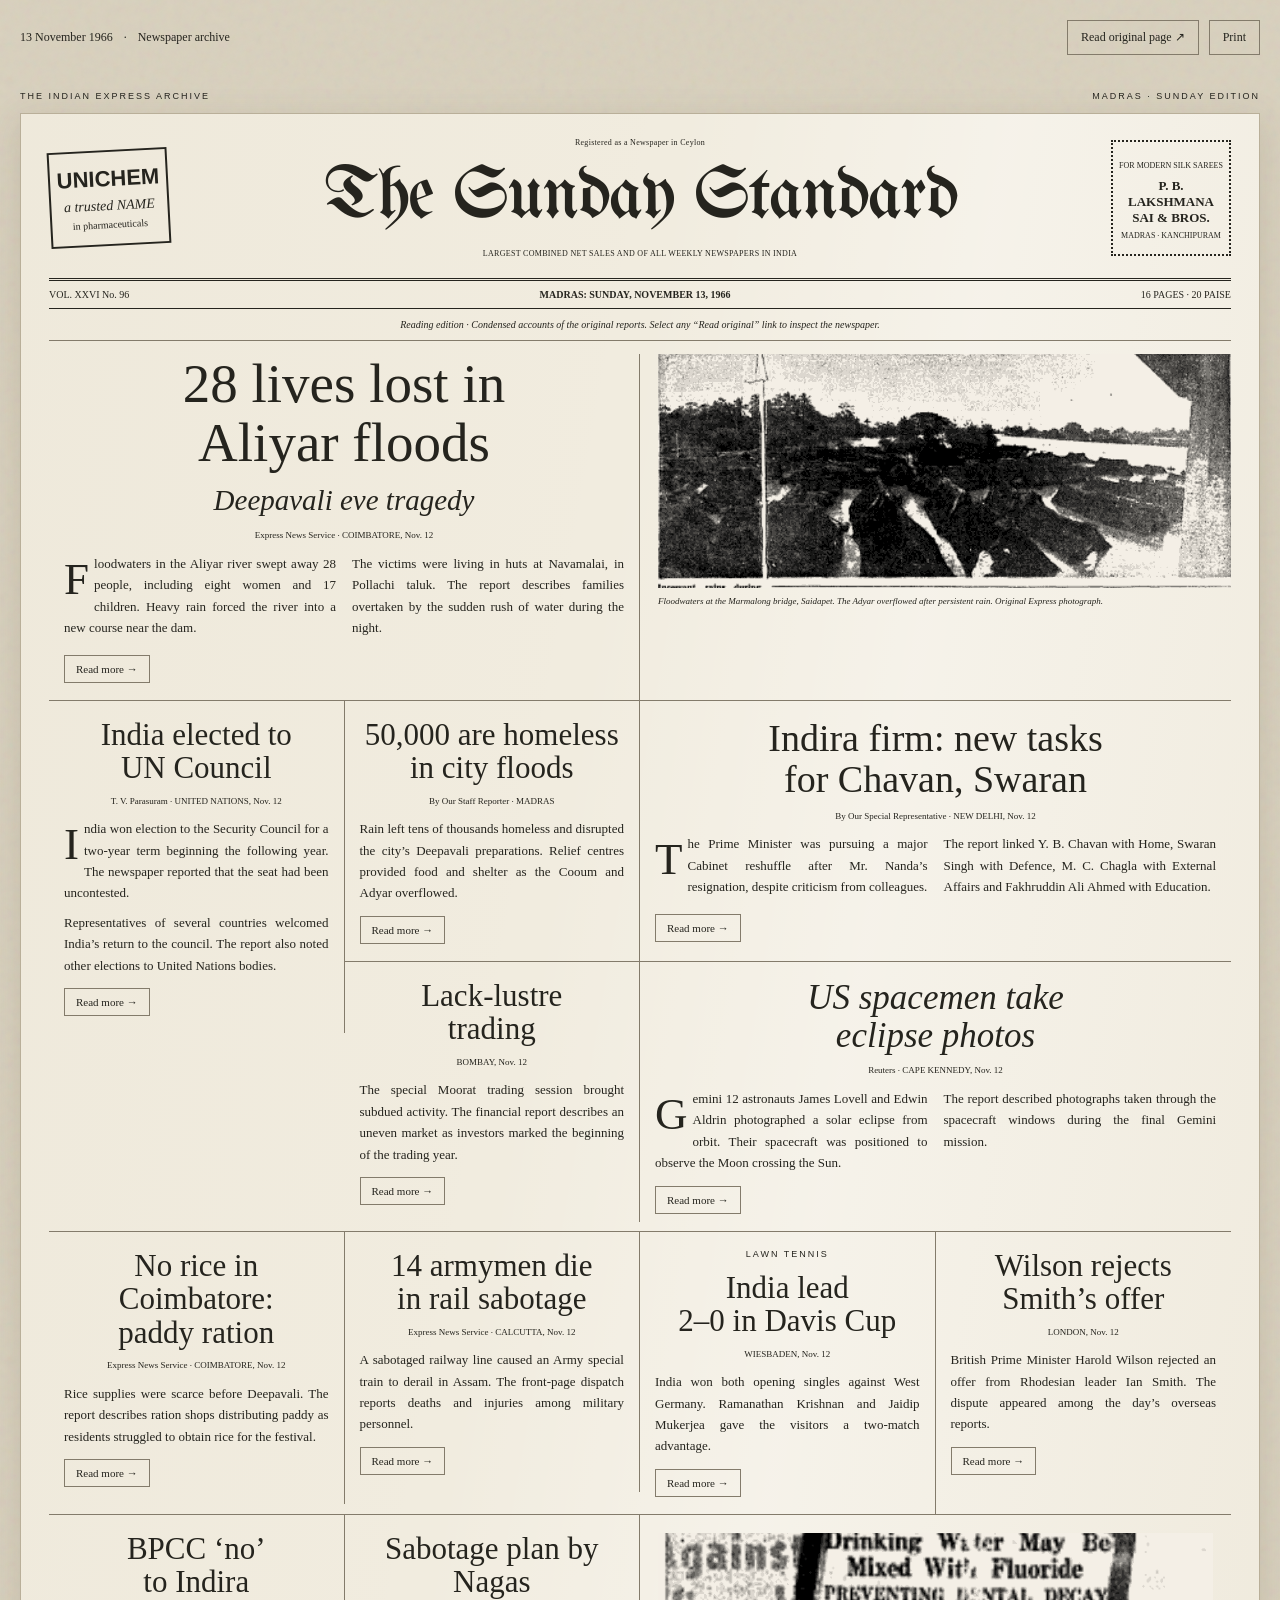
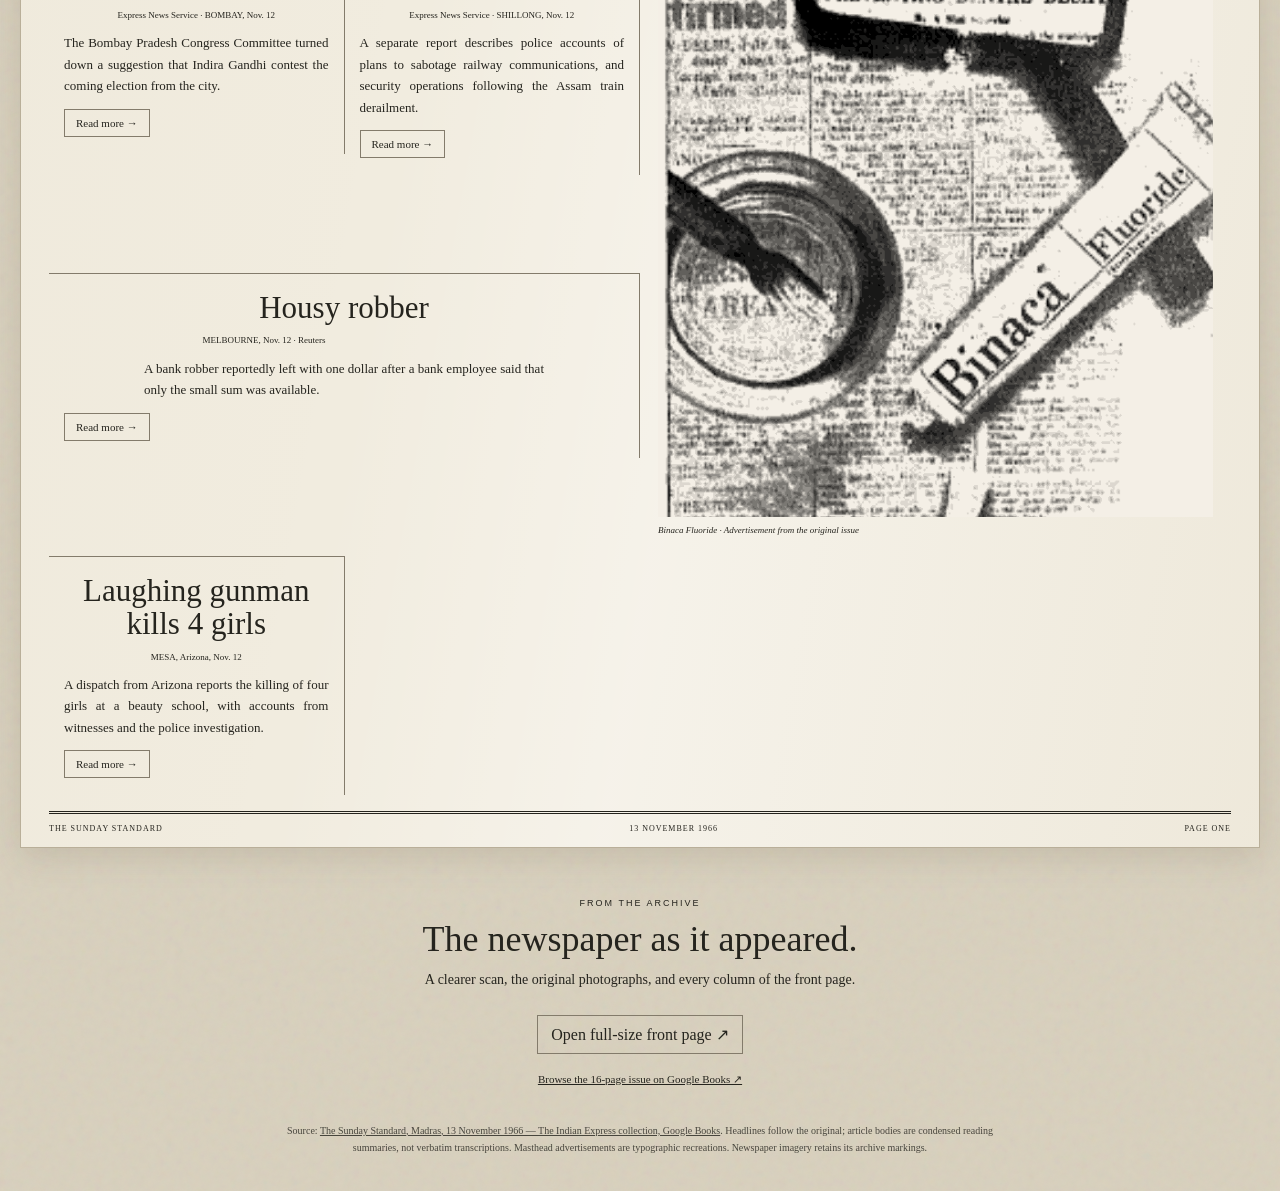
==== index.html @ 7ecf5f05 "Use body font for headlines and keep Davis Cup score together" ====
<!doctype html>
<html lang="en">
<head>
  <meta charset="utf-8">
  <meta name="viewport" content="width=device-width, initial-scale=1">
  <meta name="theme-color" content="#e9e1ce">
  <meta name="description" content="The Sunday Standard, Madras, November 13, 1966. Explore the day's news, original photographs and a readable archive scan from The Indian Express collection.">
  <title>The Sunday Standard · 13 November 1966</title>
  <link rel="stylesheet" href="newspaper.css">
  <link rel="stylesheet" href="reader.css">
  <script src="app.js" defer></script>
</head>
<body>
  <header class="toolbar"><a href="#front-page">13 November 1966 <span>·</span> Newspaper archive</a><nav aria-label="Newspaper controls"><button id="archive-button">Read original page ↗</button><button id="print-button">Print</button></nav></header>
  <main id="front-page">
    <div class="edition-note"><span>THE INDIAN EXPRESS ARCHIVE</span><span>MADRAS · SUNDAY EDITION</span></div>
    <article class="paper">
      <header class="masthead"><aside class="advert"><strong>UNICHEM</strong><em>a trusted NAME</em><small>in pharmaceuticals</small></aside><div class="nameplate"><p>Registered as a Newspaper in Ceylon</p><h1>The Sunday Standard</h1><p>LARGEST COMBINED NET SALES AND OF ALL WEEKLY NEWSPAPERS IN INDIA</p></div><aside class="advert silk"><small>FOR MODERN SILK SAREES</small><strong>P. B. LAKSHMANA<br>SAI & BROS.</strong><small>MADRAS · KANCHIPURAM</small></aside></header>
      <div class="dateline"><span>VOL. XXVI No. 96</span><strong>MADRAS: SUNDAY, NOVEMBER 13, 1966</strong><span>16 PAGES · 20 PAISE</span></div>
      <div class="reading-note">Reading edition · Condensed accounts of the original reports. Select any “Read original” link to inspect the newspaper.</div>
      <div class="news-grid">
        <section class="lead-story story" id="aliyar"><h2>28 lives lost in<br>Aliyar floods</h2><p class="subhead">Deepavali eve tragedy</p><p class="byline">Express News Service · COIMBATORE, Nov. 12</p><div class="columns"><p class="dropcap">Floodwaters in the Aliyar river swept away 28 people, including eight women and 17 children. Heavy rain forced the river into a new course near the dam.</p><p>The victims were living in huts at Navamalai, in Pollachi taluk. The report describes families overtaken by the sudden rush of water during the night.</p></div><a class="read-original read-more" href="article.html?article=aliyar">Read more →</a></section>
        <figure class="flood-photo"><div class="photo-window"><img src="assets/sunday-standard-1966-11-13.png" alt="Original photograph of floodwaters flowing over the Marmalong bridge at Saidapet, Madras"></div><figcaption>Floodwaters at the Marmalong bridge, Saidapet. The Adyar overflowed after persistent rain. Original Express photograph.</figcaption></figure>
        <section class="story cabinet"><h2>Indira firm: new tasks<br>for Chavan, Swaran</h2><p class="byline">By Our Special Representative · NEW DELHI, Nov. 12</p><div class="columns"><p class="dropcap">The Prime Minister was pursuing a major Cabinet reshuffle after Mr. Nanda’s resignation, despite criticism from colleagues.</p><p>The report linked Y. B. Chavan with Home, Swaran Singh with Defence, M. C. Chagla with External Affairs and Fakhruddin Ali Ahmed with Education.</p></div><a class="read-original read-more" href="article.html?article=cabinet">Read more →</a></section>
        <section class="story city"><h2>50,000 are homeless<br>in city floods</h2><p class="byline">By Our Staff Reporter · MADRAS</p><p>Rain left tens of thousands homeless and disrupted the city’s Deepavali preparations. Relief centres provided food and shelter as the Cooum and Adyar overflowed.</p><a class="read-original read-more" href="article.html?article=city">Read more →</a></section>
        <section class="story council"><h2>India elected to<br>UN Council</h2><p class="byline">T. V. Parasuram · UNITED NATIONS, Nov. 12</p><div class="columns"><p class="dropcap">India won election to the Security Council for a two-year term beginning the following year. The newspaper reported that the seat had been uncontested.</p><p>Representatives of several countries welcomed India’s return to the council. The report also noted other elections to United Nations bodies.</p></div><a class="read-original read-more" href="article.html?article=council">Read more →</a></section>
        <section class="story space"><h2>US spacemen take<br>eclipse photos</h2><p class="byline">Reuters · CAPE KENNEDY, Nov. 12</p><div class="columns"><p class="dropcap">Gemini 12 astronauts James Lovell and Edwin Aldrin photographed a solar eclipse from orbit. Their spacecraft was positioned to observe the Moon crossing the Sun.</p><p>The report described photographs taken through the spacecraft windows during the final Gemini mission.</p></div><a class="read-original read-more" href="article.html?article=space">Read more →</a></section>
        <section class="story markets"><h2>Lack-lustre<br>trading</h2><p class="byline">BOMBAY, Nov. 12</p><p>The special Moorat trading session brought subdued activity. The financial report describes an uneven market as investors marked the beginning of the trading year.</p><a class="read-original read-more" href="article.html?article=markets">Read more →</a></section>
        <section class="story rice"><h2>No rice in Coimbatore:<br>paddy ration</h2><p class="byline">Express News Service · COIMBATORE, Nov. 12</p><p>Rice supplies were scarce before Deepavali. The report describes ration shops distributing paddy as residents struggled to obtain rice for the festival.</p><a class="read-original read-more" href="article.html?article=rice">Read more →</a></section>
        <section class="story rail"><h2>14 armymen die<br>in rail sabotage</h2><p class="byline">Express News Service · CALCUTTA, Nov. 12</p><p>A sabotaged railway line caused an Army special train to derail in Assam. The front-page dispatch reports deaths and injuries among military personnel.</p><a class="read-original read-more" href="article.html?article=rail">Read more →</a></section>
        <section class="story davis"><p class="section-label">LAWN TENNIS</p><h2>India lead<br><span style="white-space:nowrap">2–0</span> in Davis Cup</h2><p class="byline">WIESBADEN, Nov. 12</p><p>India won both opening singles against West Germany. Ramanathan Krishnan and Jaidip Mukerjea gave the visitors a two-match advantage.</p><a class="read-original read-more" href="article.html?article=davis">Read more →</a></section>
        <section class="story rhodesia"><h2>Wilson rejects<br>Smith’s offer</h2><p class="byline">LONDON, Nov. 12</p><p>British Prime Minister Harold Wilson rejected an offer from Rhodesian leader Ian Smith. The dispute appeared among the day’s overseas reports.</p><a class="read-original read-more" href="article.html?article=rhodesia">Read more →</a></section>
        <section class="story bpcc"><h2>BPCC ‘no’<br>to Indira</h2><p class="byline">Express News Service · BOMBAY, Nov. 12</p><p>The Bombay Pradesh Congress Committee turned down a suggestion that Indira Gandhi contest the coming election from the city.</p><a class="read-original read-more" href="article.html?article=bpcc">Read more →</a></section>
        <section class="story overseas"><h2>Laughing gunman<br>kills 4 girls</h2><p class="byline">MESA, Arizona, Nov. 12</p><p>A dispatch from Arizona reports the killing of four girls at a beauty school, with accounts from witnesses and the police investigation.</p><a class="read-original read-more" href="article.html?article=overseas">Read more →</a></section>
        <figure class="original-ad"><div class="ad-window"><img src="assets/sunday-standard-1966-11-13.png" alt="Original Binaca fluoride toothpaste advertisement featuring a tube of toothpaste and a glass of water"></div><figcaption>Binaca Fluoride · Advertisement from the original issue</figcaption></figure>
        <section class="story sabotage"><h2>Sabotage plan by Nagas</h2><p class="byline">Express News Service · SHILLONG, Nov. 12</p><p>A separate report describes police accounts of plans to sabotage railway communications, and security operations following the Assam train derailment.</p><a class="read-original read-more" href="article.html?article=sabotage">Read more →</a></section>
        <section class="story robbery"><h2>Housy robber</h2><p class="byline">MELBOURNE, Nov. 12 · Reuters</p><p>A bank robber reportedly left with one dollar after a bank employee said that only the small sum was available.</p><a class="read-original read-more" href="article.html?article=robbery">Read more →</a></section>
      </div>
      <footer class="paper-footer"><span>THE SUNDAY STANDARD</span><span>13 NOVEMBER 1966</span><span>PAGE ONE</span></footer>
    </article>
    <section class="archive-section" aria-labelledby="archive-heading"><p class="section-label">FROM THE ARCHIVE</p><h2 id="archive-heading">The newspaper as it appeared.</h2><p>A clearer scan, the original photographs, and every column of the front page.</p><button id="second-archive-button">Open full-size front page ↗</button><a href="https://books.google.com/books?id=f5FlAAAAIBAJ&printsec=frontcover" target="_blank" rel="noreferrer">Browse the 16-page issue on Google Books ↗</a></section>
    <footer class="credits"><p>Source: <a href="https://books.google.com/books?id=f5FlAAAAIBAJ&pg=PA1" target="_blank" rel="noreferrer">The Sunday Standard, Madras, 13 November 1966 — The Indian Express collection, Google Books</a>. Headlines follow the original; article bodies are condensed reading summaries, not verbatim transcriptions. Masthead advertisements are typographic recreations. Newspaper imagery retains its archive markings.</p></footer>
  </main>
  <dialog id="archive"><div class="dialog-header"><div><strong>The Sunday Standard</strong><p>Madras · Sunday, 13 November 1966 · Page 1</p></div><button id="close-archive" aria-label="Close original page">Close ✕</button></div><div class="scan-controls"><button id="zoom-button" aria-pressed="false">Enlarge to read +</button><a href="assets/sunday-standard-1966-11-13.png" target="_blank" rel="noreferrer">Open image ↗</a></div><div class="scan-scroll"><img id="original-scan" src="assets/sunday-standard-1966-11-13.png" alt="Original front page of The Sunday Standard, Madras, November 13, 1966, with full articles, flood photograph and advertisements"></div><a class="source-link" href="https://books.google.com/books?id=f5FlAAAAIBAJ&pg=PA1" target="_blank" rel="noreferrer">Read the issue in Google Books ↗</a></dialog>
</body>
</html>
---- newspaper.css ----
@import url('https://fonts.googleapis.com/css2?family=UnifrakturMaguntia&display=swap');
:root{color-scheme:light;--ink:#25241e;--paper:#f1ecdf;--rule:#837b6b}*{box-sizing:border-box}html{scroll-behavior:smooth}body{margin:0;background:#d8d0bd;color:var(--ink);font-family:Georgia,'Times New Roman',serif;background-image:url("data:image/svg+xml,%3Csvg viewBox='0 0 180 180' xmlns='http://www.w3.org/2000/svg'%3E%3Cfilter id='n'%3E%3CfeTurbulence type='fractalNoise' baseFrequency='.8' numOctaves='3' stitchTiles='stitch'/%3E%3C/filter%3E%3Cpath fill='%23574e38' opacity='.07' filter='url(%23n)' d='M0 0h180v180H0z'/%3E%3C/svg%3E")}a{color:inherit}button{font:inherit;color:inherit;cursor:pointer;border:1px solid var(--rule);background:transparent;padding:9px 13px}button:hover{background:var(--ink);color:var(--paper)}button:focus-visible,a:focus-visible{outline:3px solid #92501f;outline-offset:4px}.toolbar,main{max-width:1280px;margin:auto}.toolbar{display:flex;justify-content:space-between;align-items:center;padding:20px 0;font-size:12px}.toolbar>a{text-decoration:none}.toolbar span{padding:0 8px}.toolbar nav{display:flex;gap:10px}.edition-note{display:flex;justify-content:space-between;font:9px Arial,sans-serif;letter-spacing:2px;margin:16px 0 12px}.paper{padding:24px 28px 14px;background:var(--paper);box-shadow:0 8px 32px #51463125;border:1px solid #b9af99;background-image:linear-gradient(100deg,#b6a6800b,transparent 40%,#fff5 60%,#aa956b0a)}.masthead{display:grid;grid-template-columns:145px 1fr 145px;align-items:center;gap:20px;padding-bottom:20px}.nameplate{text-align:center}.nameplate p{font-size:8px;margin:0;letter-spacing:.3px}.nameplate h1{font-family:'UnifrakturMaguntia',Georgia,serif;font-weight:400;font-size:clamp(38px,5.8vw,78px);letter-spacing:-2px;margin:10px 0;white-space:nowrap;line-height:1.1}.advert{border:2px solid var(--ink);padding:14px 5px;text-align:center;transform:rotate(-3deg)}.advert strong{display:block;font:900 22px Arial,sans-serif}.advert em{display:block;font-size:14px;margin-top:6px}.advert small{display:block;font-size:10px;margin-top:5px}.silk{transform:none;border:2px dotted var(--ink)}.silk strong{font:700 13px Georgia,serif;margin-top:8px}.silk small{font-size:8px}.dateline{border-top:3px double var(--ink);border-bottom:1px solid var(--ink);padding:8px 0;display:flex;justify-content:space-between;font-size:10px;gap:12px}.reading-note{font-size:10px;text-align:center;font-style:italic;padding:10px 0;border-bottom:1px solid var(--rule)}h2,p,figure{margin:0}h2{font-family:inherit;font-size:31px;text-align:center;line-height:1.08;font-weight:400;margin-bottom:10px}.news-grid{display:grid;grid-template-columns:repeat(4,minmax(0,1fr));gap:0;margin-top:13px;align-items:start}.story{padding:17px 15px;border-top:1px solid var(--rule);border-right:1px solid var(--rule)}.story p:not(.byline):not(.subhead):not(.section-label){font-size:13px;line-height:1.65;text-align:justify}.story .byline{font-size:9px;text-align:center;margin:10px 0;line-height:1.5}.story .subhead{font-family:inherit;text-align:center;font-style:italic;font-size:29px;margin:12px 0}.columns{columns:2;column-gap:16px}.columns p+p{margin-top:8px}.dropcap:first-letter{float:left;font-size:45px;line-height:.9;padding:6px 5px 0 0}.read-original{display:block;font-size:9px;margin-top:12px;text-decoration-thickness:1px;text-underline-offset:3px;font-style:italic}.lead-story{grid-column:1/3;grid-row:1;border-top:0;padding-top:0}.lead-story h2{font-size:55px}.flood-photo{grid-column:3/5;grid-row:1;padding:0 0 16px 18px}.photo-window,.ad-window{position:relative;overflow:hidden;isolation:isolate}.photo-window{aspect-ratio:2.45}.photo-window img{position:absolute;width:168%;max-width:none;left:-66.3%;top:-77%;filter:grayscale(1) sepia(.15);mix-blend-mode:multiply}figcaption{font-size:9px;line-height:1.5;margin-top:7px;font-style:italic}.cabinet{grid-column:3/5;grid-row:2;border-right:0}.cabinet h2{font-size:38px}.city{grid-column:2;grid-row:2}.council{grid-column:1;grid-row:2/4}.council .columns{columns:1}.space{grid-column:3/5;grid-row:3;border-right:0}.space h2{font-style:italic;font-size:35px}.markets{grid-column:2;grid-row:3}.rice{grid-column:1;grid-row:4}.rail{grid-column:2;grid-row:4}.davis{grid-column:3;grid-row:4}.rhodesia{grid-column:4;grid-row:4;border-right:0}.bpcc{grid-column:1;grid-row:5}.sabotage{grid-column:2;grid-row:5}.robbery{grid-column:1/3;grid-row:6}.robbery p{max-width:400px;margin:auto}.robbery .read-original{text-align:center}.original-ad{grid-column:3/5;grid-row:5/7;padding:18px;border-top:1px solid var(--rule)}.ad-window{aspect-ratio:.95}.ad-window img{position:absolute;width:310%;left:-202%;top:-269%;filter:grayscale(1) sepia(.15);mix-blend-mode:multiply}.section-label{font:9px Arial,sans-serif;letter-spacing:2px;text-align:center;margin-bottom:12px}.paper-footer{display:flex;justify-content:space-between;border-top:3px double var(--ink);padding-top:10px;font-size:8px;letter-spacing:1px;margin-top:16px}.archive-section{text-align:center;padding:50px 15px 35px}.archive-section h2{font-size:36px}.archive-section>p:not(.section-label){font-size:14px;line-height:1.6}.archive-section button{display:block;margin:23px auto 15px}.archive-section>a{font-size:11px}.credits{max-width:780px;margin:0 auto 35px;text-align:center;font-size:10px;line-height:1.7;padding-inline:15px;opacity:.8}dialog{width:min(1150px,96vw);max-height:94dvh;background:var(--paper);color:var(--ink);border:1px solid var(--rule);padding:20px}dialog::backdrop{background:#201c15cc}.dialog-header{display:flex;justify-content:space-between;gap:12px;align-items:center}.dialog-header strong{font-family:inherit;font-size:27px}.dialog-header p{font-size:12px;margin-top:6px}.scan-controls{display:flex;gap:18px;align-items:center;margin:15px 0;font-size:12px}.scan-scroll{overflow:auto;max-height:68dvh;background:white}.scan-scroll img{display:block;width:100%;height:auto;max-width:none}.scan-scroll img.enlarged{width:2000px}.source-link{display:block;font-size:12px;margin-top:16px}body.modal-open{overflow:hidden}@media(max-width:1300px){.toolbar,main{margin-inline:20px}.masthead{grid-template-columns:120px 1fr 120px;gap:12px}}@media(max-width:800px){.toolbar,main{margin-inline:12px}.toolbar{font-size:10px}.toolbar button{font-size:10px;padding:8px}.toolbar span{padding:0 3px}.edition-note{font-size:7px;letter-spacing:1px}.paper{padding:16px 12px}.masthead{grid-template-columns:65px 1fr 65px;gap:7px;padding-bottom:13px}.nameplate h1{font-size:clamp(24px,5.8vw,46px);letter-spacing:-1px}.nameplate p{font-size:5px}.advert{padding:7px 2px}.advert strong{font-size:11px}.advert em{font-size:8px;margin-top:3px}.advert small{font-size:6px}.silk strong{font-size:7px}.silk small{font-size:5px}.dateline{font-size:7px;gap:5px}.reading-note{font-size:9px;line-height:1.5}.news-grid{grid-template-columns:repeat(2,minmax(0,1fr))}.news-grid>*{grid-column:auto;grid-row:auto}.news-grid>.lead-story,.news-grid>.flood-photo,.news-grid>.cabinet,.news-grid>.space,.news-grid>.original-ad,.news-grid>.robbery{grid-column:1/-1}.story{padding:16px 10px}.lead-story{border-right:0}.lead-story h2{font-size:44px}.flood-photo{padding:15px 0}.cabinet{border-block:1px solid var(--rule)}.council{border-right:0}.council .columns{columns:1}.space{border-right:0}.story h2{font-size:27px}.cabinet h2,.space h2{font-size:34px}.lead-story h2{font-size:44px}.columns{column-gap:14px}.story p:not(.byline):not(.subhead):not(.section-label){font-size:12px}.markets,.rail,.rhodesia{border-right:0}.rice,.bpcc{border-right:1px solid var(--rule)}.sabotage,.robbery{border-right:0}.original-ad{max-width:450px;margin:auto}.paper-footer{font-size:6px;letter-spacing:0}.archive-section h2{font-size:30px}}@media(prefers-reduced-motion:reduce){html{scroll-behavior:auto}}@media print{body{background:white}.toolbar,.edition-note,.reading-note,.archive-section,.credits,dialog,.read-original{display:none}main{max-width:none;margin:0}.paper{box-shadow:none;border:0;padding:0}.news-grid{grid-template-columns:repeat(4,minmax(0,1fr))}.story,figure{break-inside:avoid}.scan-scroll{max-height:none}@page{size:A3 portrait;margin:12mm}}
---- reader.css ----
.read-more{display:inline-block;border:1px solid var(--rule);padding:7px 11px;font-style:normal;text-decoration:none;font-size:11px}.read-more:hover{background:var(--ink);color:var(--paper)}.reader{margin-bottom:35px}.reader-heading{text-align:center;border-bottom:3px double var(--ink);padding-bottom:22px}.reader-masthead{display:block;font-family:'UnifrakturMaguntia',Georgia,serif;font-size:40px;text-decoration:none;margin-bottom:15px}.reader-heading h1{font-family:inherit;font-size:clamp(30px,4vw,52px);font-weight:400;line-height:1.08;max-width:900px;margin:18px auto}.reader-heading>p:last-child{font-size:12px}.reader-note{font-size:13px;line-height:1.7;margin:18px 0;max-width:850px}.reader-controls{display:flex;flex-wrap:wrap;align-items:center;gap:10px;font-size:12px;border-block:1px solid var(--rule);padding:12px 0}.reader-controls label{display:flex;gap:10px;align-items:center}.reader-controls select{font:inherit;background:var(--paper);color:var(--ink);border:1px solid var(--rule);padding:9px}.reader-controls a{margin-left:auto}.reader-controls button:disabled{opacity:.4;cursor:default}.page-status{font-size:11px;margin:12px 0}.reader-viewport{overflow:auto;height:72dvh;border:1px solid var(--rule);background:white;overscroll-behavior:contain}.reader-viewport img{display:block;width:2000px;max-width:none;height:auto}.reader-viewport img.fit-page{width:100%}.back-link{font-size:13px}.continuation{font-size:12px;margin-top:15px}.continuation button{padding:4px 8px;font-size:12px}@media(max-width:600px){.reader-masthead{font-size:30px}.reader-controls{gap:7px}.reader-controls button{padding:7px 9px}.reader-controls a{margin-left:0}.reader-viewport{height:65dvh}}@media print{.reader-controls,.reader-note,.back-link,.continuation,.page-status{display:none}.reader-viewport{height:auto;overflow:visible;border:0}.reader-viewport img{width:100%}}
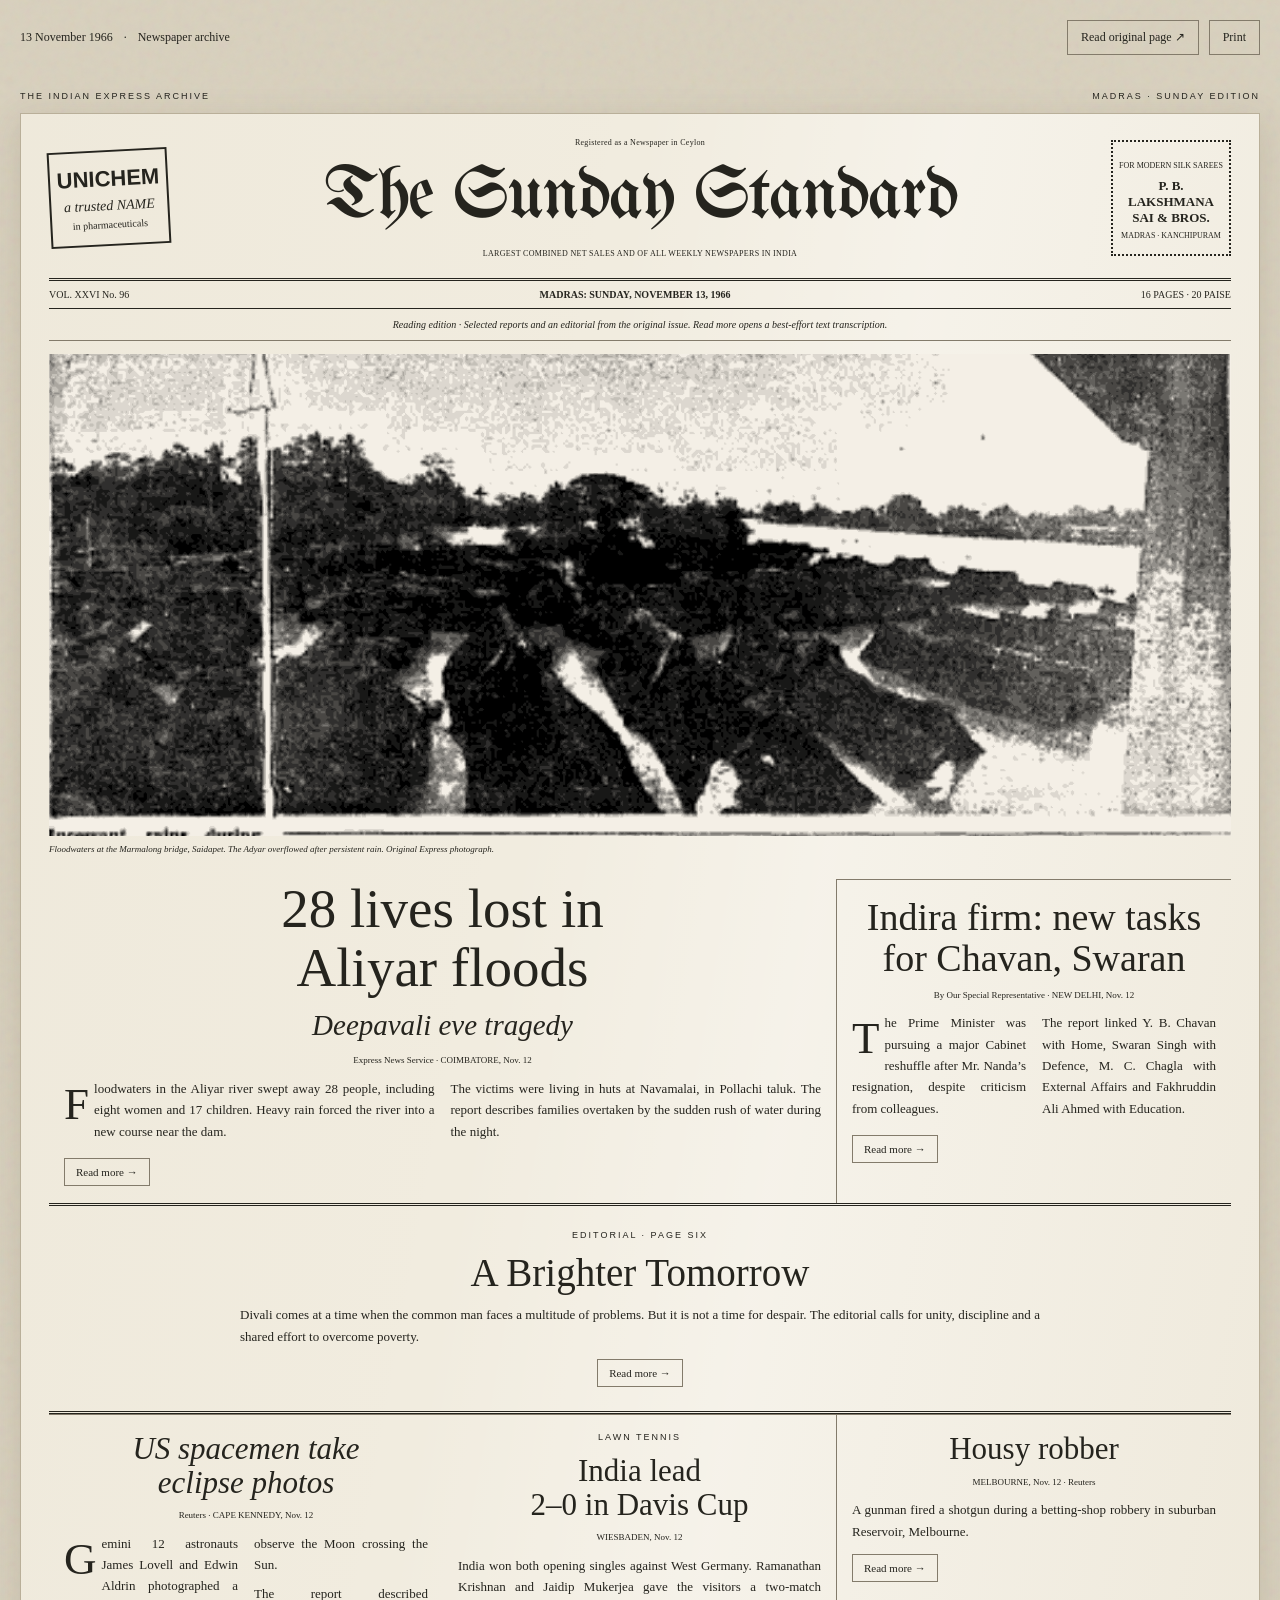
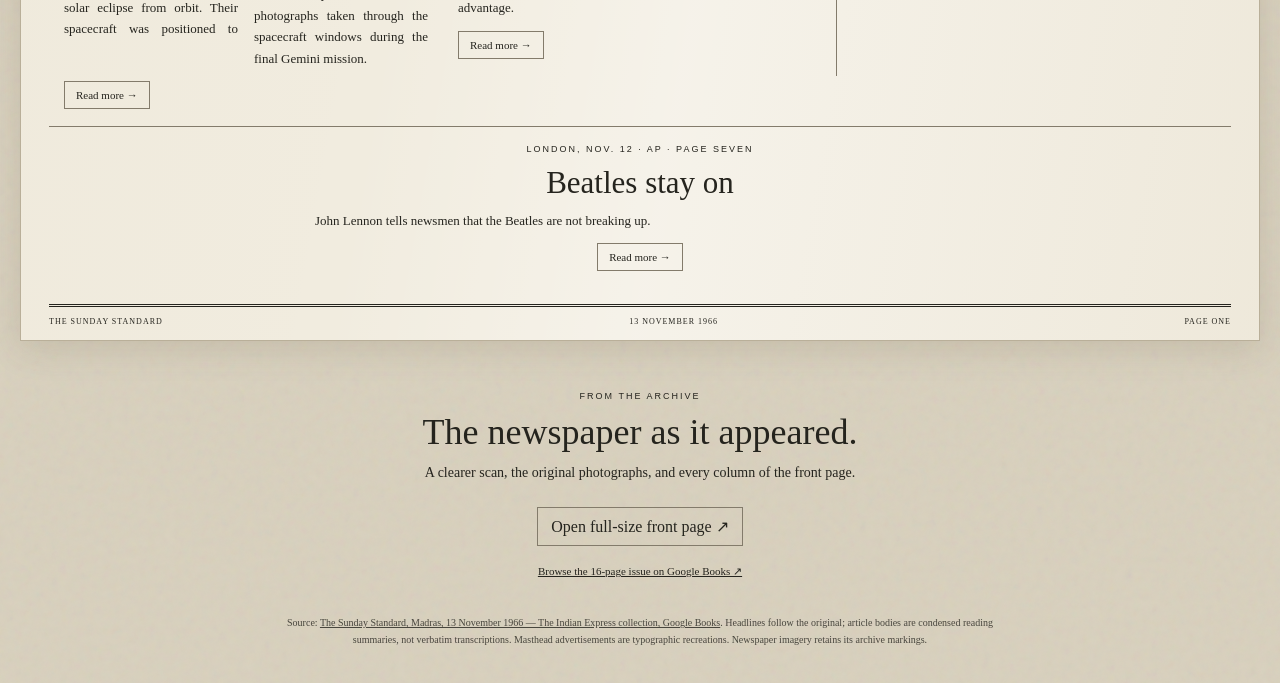
==== commit 511afe8b: "Add checked OCR reading pages and A Brighter Tomorrow editorial" ====
--- a/index.html
+++ b/index.html
@@ -8,6 +8,7 @@
   <title>The Sunday Standard · 13 November 1966</title>
   <link rel="stylesheet" href="newspaper.css">
   <link rel="stylesheet" href="reader.css">
+  <link rel="stylesheet" href="layout.css">
   <script src="app.js" defer></script>
 </head>
 <body>
@@ -17,24 +18,16 @@
     <article class="paper">
       <header class="masthead"><aside class="advert"><strong>UNICHEM</strong><em>a trusted NAME</em><small>in pharmaceuticals</small></aside><div class="nameplate"><p>Registered as a Newspaper in Ceylon</p><h1>The Sunday Standard</h1><p>LARGEST COMBINED NET SALES AND OF ALL WEEKLY NEWSPAPERS IN INDIA</p></div><aside class="advert silk"><small>FOR MODERN SILK SAREES</small><strong>P. B. LAKSHMANA<br>SAI & BROS.</strong><small>MADRAS · KANCHIPURAM</small></aside></header>
       <div class="dateline"><span>VOL. XXVI No. 96</span><strong>MADRAS: SUNDAY, NOVEMBER 13, 1966</strong><span>16 PAGES · 20 PAISE</span></div>
-      <div class="reading-note">Reading edition · Condensed accounts of the original reports. Select any “Read original” link to inspect the newspaper.</div>
+      <div class="reading-note">Reading edition · Selected reports and an editorial from the original issue. Read more opens a best-effort text transcription.</div>
       <div class="news-grid">
+        <figure class="flood-photo"><div class="photo-window"><img src="assets/sunday-standard-1966-11-13.png" alt="Original photograph of floodwaters flowing over the Marmalong bridge at Saidapet, Madras"></div><figcaption>Floodwaters at the Marmalong bridge, Saidapet. The Adyar overflowed after persistent rain. Original Express photograph.</figcaption></figure>
         <section class="lead-story story" id="aliyar"><h2>28 lives lost in<br>Aliyar floods</h2><p class="subhead">Deepavali eve tragedy</p><p class="byline">Express News Service · COIMBATORE, Nov. 12</p><div class="columns"><p class="dropcap">Floodwaters in the Aliyar river swept away 28 people, including eight women and 17 children. Heavy rain forced the river into a new course near the dam.</p><p>The victims were living in huts at Navamalai, in Pollachi taluk. The report describes families overtaken by the sudden rush of water during the night.</p></div><a class="read-original read-more" href="article.html?article=aliyar">Read more →</a></section>
-        <figure class="flood-photo"><div class="photo-window"><img src="assets/sunday-standard-1966-11-13.png" alt="Original photograph of floodwaters flowing over the Marmalong bridge at Saidapet, Madras"></div><figcaption>Floodwaters at the Marmalong bridge, Saidapet. The Adyar overflowed after persistent rain. Original Express photograph.</figcaption></figure>
         <section class="story cabinet"><h2>Indira firm: new tasks<br>for Chavan, Swaran</h2><p class="byline">By Our Special Representative · NEW DELHI, Nov. 12</p><div class="columns"><p class="dropcap">The Prime Minister was pursuing a major Cabinet reshuffle after Mr. Nanda’s resignation, despite criticism from colleagues.</p><p>The report linked Y. B. Chavan with Home, Swaran Singh with Defence, M. C. Chagla with External Affairs and Fakhruddin Ali Ahmed with Education.</p></div><a class="read-original read-more" href="article.html?article=cabinet">Read more →</a></section>
-        <section class="story city"><h2>50,000 are homeless<br>in city floods</h2><p class="byline">By Our Staff Reporter · MADRAS</p><p>Rain left tens of thousands homeless and disrupted the city’s Deepavali preparations. Relief centres provided food and shelter as the Cooum and Adyar overflowed.</p><a class="read-original read-more" href="article.html?article=city">Read more →</a></section>
-        <section class="story council"><h2>India elected to<br>UN Council</h2><p class="byline">T. V. Parasuram · UNITED NATIONS, Nov. 12</p><div class="columns"><p class="dropcap">India won election to the Security Council for a two-year term beginning the following year. The newspaper reported that the seat had been uncontested.</p><p>Representatives of several countries welcomed India’s return to the council. The report also noted other elections to United Nations bodies.</p></div><a class="read-original read-more" href="article.html?article=council">Read more →</a></section>
+        <section class="story brighter" id="brighter"><p class="section-label">EDITORIAL · PAGE SIX</p><h2>A Brighter Tomorrow</h2><p>Divali comes at a time when the common man faces a multitude of problems. But it is not a time for despair. The editorial calls for unity, discipline and a shared effort to overcome poverty.</p><a class="read-original read-more" href="article.html?article=brighter">Read more →</a></section>
         <section class="story space"><h2>US spacemen take<br>eclipse photos</h2><p class="byline">Reuters · CAPE KENNEDY, Nov. 12</p><div class="columns"><p class="dropcap">Gemini 12 astronauts James Lovell and Edwin Aldrin photographed a solar eclipse from orbit. Their spacecraft was positioned to observe the Moon crossing the Sun.</p><p>The report described photographs taken through the spacecraft windows during the final Gemini mission.</p></div><a class="read-original read-more" href="article.html?article=space">Read more →</a></section>
-        <section class="story markets"><h2>Lack-lustre<br>trading</h2><p class="byline">BOMBAY, Nov. 12</p><p>The special Moorat trading session brought subdued activity. The financial report describes an uneven market as investors marked the beginning of the trading year.</p><a class="read-original read-more" href="article.html?article=markets">Read more →</a></section>
-        <section class="story rice"><h2>No rice in Coimbatore:<br>paddy ration</h2><p class="byline">Express News Service · COIMBATORE, Nov. 12</p><p>Rice supplies were scarce before Deepavali. The report describes ration shops distributing paddy as residents struggled to obtain rice for the festival.</p><a class="read-original read-more" href="article.html?article=rice">Read more →</a></section>
-        <section class="story rail"><h2>14 armymen die<br>in rail sabotage</h2><p class="byline">Express News Service · CALCUTTA, Nov. 12</p><p>A sabotaged railway line caused an Army special train to derail in Assam. The front-page dispatch reports deaths and injuries among military personnel.</p><a class="read-original read-more" href="article.html?article=rail">Read more →</a></section>
         <section class="story davis"><p class="section-label">LAWN TENNIS</p><h2>India lead<br><span style="white-space:nowrap">2–0</span> in Davis Cup</h2><p class="byline">WIESBADEN, Nov. 12</p><p>India won both opening singles against West Germany. Ramanathan Krishnan and Jaidip Mukerjea gave the visitors a two-match advantage.</p><a class="read-original read-more" href="article.html?article=davis">Read more →</a></section>
-        <section class="story rhodesia"><h2>Wilson rejects<br>Smith’s offer</h2><p class="byline">LONDON, Nov. 12</p><p>British Prime Minister Harold Wilson rejected an offer from Rhodesian leader Ian Smith. The dispute appeared among the day’s overseas reports.</p><a class="read-original read-more" href="article.html?article=rhodesia">Read more →</a></section>
-        <section class="story bpcc"><h2>BPCC ‘no’<br>to Indira</h2><p class="byline">Express News Service · BOMBAY, Nov. 12</p><p>The Bombay Pradesh Congress Committee turned down a suggestion that Indira Gandhi contest the coming election from the city.</p><a class="read-original read-more" href="article.html?article=bpcc">Read more →</a></section>
-        <section class="story overseas"><h2>Laughing gunman<br>kills 4 girls</h2><p class="byline">MESA, Arizona, Nov. 12</p><p>A dispatch from Arizona reports the killing of four girls at a beauty school, with accounts from witnesses and the police investigation.</p><a class="read-original read-more" href="article.html?article=overseas">Read more →</a></section>
-        <figure class="original-ad"><div class="ad-window"><img src="assets/sunday-standard-1966-11-13.png" alt="Original Binaca fluoride toothpaste advertisement featuring a tube of toothpaste and a glass of water"></div><figcaption>Binaca Fluoride · Advertisement from the original issue</figcaption></figure>
-        <section class="story sabotage"><h2>Sabotage plan by Nagas</h2><p class="byline">Express News Service · SHILLONG, Nov. 12</p><p>A separate report describes police accounts of plans to sabotage railway communications, and security operations following the Assam train derailment.</p><a class="read-original read-more" href="article.html?article=sabotage">Read more →</a></section>
-        <section class="story robbery"><h2>Housy robber</h2><p class="byline">MELBOURNE, Nov. 12 · Reuters</p><p>A bank robber reportedly left with one dollar after a bank employee said that only the small sum was available.</p><a class="read-original read-more" href="article.html?article=robbery">Read more →</a></section>
+        <section class="story robbery"><h2>Housy robber</h2><p class="byline">MELBOURNE, Nov. 12 · Reuters</p><p>A gunman fired a shotgun during a betting-shop robbery in suburban Reservoir, Melbourne.</p><a class="read-original read-more" href="article.html?article=robbery">Read more →</a></section>
+        <section class="story beatles" id="beatles"><p class="section-label">LONDON, NOV. 12 · AP · PAGE SEVEN</p><h2>Beatles stay on</h2><p>John Lennon tells newsmen that the Beatles are not breaking up.</p><a class="read-original read-more" href="article.html?article=beatles">Read more →</a></section>
       </div>
       <footer class="paper-footer"><span>THE SUNDAY STANDARD</span><span>13 NOVEMBER 1966</span><span>PAGE ONE</span></footer>
     </article>
--- a/newspaper.css
+++ b/newspaper.css
@@ -1,2 +1,2 @@
 @import url('https://fonts.googleapis.com/css2?family=UnifrakturMaguntia&display=swap');
-:root{color-scheme:light;--ink:#25241e;--paper:#f1ecdf;--rule:#837b6b}*{box-sizing:border-box}html{scroll-behavior:smooth}body{margin:0;background:#d8d0bd;color:var(--ink);font-family:Georgia,'Times New Roman',serif;background-image:url("data:image/svg+xml,%3Csvg viewBox='0 0 180 180' xmlns='http://www.w3.org/2000/svg'%3E%3Cfilter id='n'%3E%3CfeTurbulence type='fractalNoise' baseFrequency='.8' numOctaves='3' stitchTiles='stitch'/%3E%3C/filter%3E%3Cpath fill='%23574e38' opacity='.07' filter='url(%23n)' d='M0 0h180v180H0z'/%3E%3C/svg%3E")}a{color:inherit}button{font:inherit;color:inherit;cursor:pointer;border:1px solid var(--rule);background:transparent;padding:9px 13px}button:hover{background:var(--ink);color:var(--paper)}button:focus-visible,a:focus-visible{outline:3px solid #92501f;outline-offset:4px}.toolbar,main{max-width:1280px;margin:auto}.toolbar{display:flex;justify-content:space-between;align-items:center;padding:20px 0;font-size:12px}.toolbar>a{text-decoration:none}.toolbar span{padding:0 8px}.toolbar nav{display:flex;gap:10px}.edition-note{display:flex;justify-content:space-between;font:9px Arial,sans-serif;letter-spacing:2px;margin:16px 0 12px}.paper{padding:24px 28px 14px;background:var(--paper);box-shadow:0 8px 32px #51463125;border:1px solid #b9af99;background-image:linear-gradient(100deg,#b6a6800b,transparent 40%,#fff5 60%,#aa956b0a)}.masthead{display:grid;grid-template-columns:145px 1fr 145px;align-items:center;gap:20px;padding-bottom:20px}.nameplate{text-align:center}.nameplate p{font-size:8px;margin:0;letter-spacing:.3px}.nameplate h1{font-family:'UnifrakturMaguntia',Georgia,serif;font-weight:400;font-size:clamp(38px,5.8vw,78px);letter-spacing:-2px;margin:10px 0;white-space:nowrap;line-height:1.1}.advert{border:2px solid var(--ink);padding:14px 5px;text-align:center;transform:rotate(-3deg)}.advert strong{display:block;font:900 22px Arial,sans-serif}.advert em{display:block;font-size:14px;margin-top:6px}.advert small{display:block;font-size:10px;margin-top:5px}.silk{transform:none;border:2px dotted var(--ink)}.silk strong{font:700 13px Georgia,serif;margin-top:8px}.silk small{font-size:8px}.dateline{border-top:3px double var(--ink);border-bottom:1px solid var(--ink);padding:8px 0;display:flex;justify-content:space-between;font-size:10px;gap:12px}.reading-note{font-size:10px;text-align:center;font-style:italic;padding:10px 0;border-bottom:1px solid var(--rule)}h2,p,figure{margin:0}h2{font-family:inherit;font-size:31px;text-align:center;line-height:1.08;font-weight:400;margin-bottom:10px}.news-grid{display:grid;grid-template-columns:repeat(4,minmax(0,1fr));gap:0;margin-top:13px;align-items:start}.story{padding:17px 15px;border-top:1px solid var(--rule);border-right:1px solid var(--rule)}.story p:not(.byline):not(.subhead):not(.section-label){font-size:13px;line-height:1.65;text-align:justify}.story .byline{font-size:9px;text-align:center;margin:10px 0;line-height:1.5}.story .subhead{font-family:inherit;text-align:center;font-style:italic;font-size:29px;margin:12px 0}.columns{columns:2;column-gap:16px}.columns p+p{margin-top:8px}.dropcap:first-letter{float:left;font-size:45px;line-height:.9;padding:6px 5px 0 0}.read-original{display:block;font-size:9px;margin-top:12px;text-decoration-thickness:1px;text-underline-offset:3px;font-style:italic}.lead-story{grid-column:1/3;grid-row:1;border-top:0;padding-top:0}.lead-story h2{font-size:55px}.flood-photo{grid-column:3/5;grid-row:1;padding:0 0 16px 18px}.photo-window,.ad-window{position:relative;overflow:hidden;isolation:isolate}.photo-window{aspect-ratio:2.45}.photo-window img{position:absolute;width:168%;max-width:none;left:-66.3%;top:-77%;filter:grayscale(1) sepia(.15);mix-blend-mode:multiply}figcaption{font-size:9px;line-height:1.5;margin-top:7px;font-style:italic}.cabinet{grid-column:3/5;grid-row:2;border-right:0}.cabinet h2{font-size:38px}.city{grid-column:2;grid-row:2}.council{grid-column:1;grid-row:2/4}.council .columns{columns:1}.space{grid-column:3/5;grid-row:3;border-right:0}.space h2{font-style:italic;font-size:35px}.markets{grid-column:2;grid-row:3}.rice{grid-column:1;grid-row:4}.rail{grid-column:2;grid-row:4}.davis{grid-column:3;grid-row:4}.rhodesia{grid-column:4;grid-row:4;border-right:0}.bpcc{grid-column:1;grid-row:5}.sabotage{grid-column:2;grid-row:5}.robbery{grid-column:1/3;grid-row:6}.robbery p{max-width:400px;margin:auto}.robbery .read-original{text-align:center}.original-ad{grid-column:3/5;grid-row:5/7;padding:18px;border-top:1px solid var(--rule)}.ad-window{aspect-ratio:.95}.ad-window img{position:absolute;width:310%;left:-202%;top:-269%;filter:grayscale(1) sepia(.15);mix-blend-mode:multiply}.section-label{font:9px Arial,sans-serif;letter-spacing:2px;text-align:center;margin-bottom:12px}.paper-footer{display:flex;justify-content:space-between;border-top:3px double var(--ink);padding-top:10px;font-size:8px;letter-spacing:1px;margin-top:16px}.archive-section{text-align:center;padding:50px 15px 35px}.archive-section h2{font-size:36px}.archive-section>p:not(.section-label){font-size:14px;line-height:1.6}.archive-section button{display:block;margin:23px auto 15px}.archive-section>a{font-size:11px}.credits{max-width:780px;margin:0 auto 35px;text-align:center;font-size:10px;line-height:1.7;padding-inline:15px;opacity:.8}dialog{width:min(1150px,96vw);max-height:94dvh;background:var(--paper);color:var(--ink);border:1px solid var(--rule);padding:20px}dialog::backdrop{background:#201c15cc}.dialog-header{display:flex;justify-content:space-between;gap:12px;align-items:center}.dialog-header strong{font-family:inherit;font-size:27px}.dialog-header p{font-size:12px;margin-top:6px}.scan-controls{display:flex;gap:18px;align-items:center;margin:15px 0;font-size:12px}.scan-scroll{overflow:auto;max-height:68dvh;background:white}.scan-scroll img{display:block;width:100%;height:auto;max-width:none}.scan-scroll img.enlarged{width:2000px}.source-link{display:block;font-size:12px;margin-top:16px}body.modal-open{overflow:hidden}@media(max-width:1300px){.toolbar,main{margin-inline:20px}.masthead{grid-template-columns:120px 1fr 120px;gap:12px}}@media(max-width:800px){.toolbar,main{margin-inline:12px}.toolbar{font-size:10px}.toolbar button{font-size:10px;padding:8px}.toolbar span{padding:0 3px}.edition-note{font-size:7px;letter-spacing:1px}.paper{padding:16px 12px}.masthead{grid-template-columns:65px 1fr 65px;gap:7px;padding-bottom:13px}.nameplate h1{font-size:clamp(24px,5.8vw,46px);letter-spacing:-1px}.nameplate p{font-size:5px}.advert{padding:7px 2px}.advert strong{font-size:11px}.advert em{font-size:8px;margin-top:3px}.advert small{font-size:6px}.silk strong{font-size:7px}.silk small{font-size:5px}.dateline{font-size:7px;gap:5px}.reading-note{font-size:9px;line-height:1.5}.news-grid{grid-template-columns:repeat(2,minmax(0,1fr))}.news-grid>*{grid-column:auto;grid-row:auto}.news-grid>.lead-story,.news-grid>.flood-photo,.news-grid>.cabinet,.news-grid>.space,.news-grid>.original-ad,.news-grid>.robbery{grid-column:1/-1}.story{padding:16px 10px}.lead-story{border-right:0}.lead-story h2{font-size:44px}.flood-photo{padding:15px 0}.cabinet{border-block:1px solid var(--rule)}.council{border-right:0}.council .columns{columns:1}.space{border-right:0}.story h2{font-size:27px}.cabinet h2,.space h2{font-size:34px}.lead-story h2{font-size:44px}.columns{column-gap:14px}.story p:not(.byline):not(.subhead):not(.section-label){font-size:12px}.markets,.rail,.rhodesia{border-right:0}.rice,.bpcc{border-right:1px solid var(--rule)}.sabotage,.robbery{border-right:0}.original-ad{max-width:450px;margin:auto}.paper-footer{font-size:6px;letter-spacing:0}.archive-section h2{font-size:30px}}@media(prefers-reduced-motion:reduce){html{scroll-behavior:auto}}@media print{body{background:white}.toolbar,.edition-note,.reading-note,.archive-section,.credits,dialog,.read-original{display:none}main{max-width:none;margin:0}.paper{box-shadow:none;border:0;padding:0}.news-grid{grid-template-columns:repeat(4,minmax(0,1fr))}.story,figure{break-inside:avoid}.scan-scroll{max-height:none}@page{size:A3 portrait;margin:12mm}}
+:root{color-scheme:light;--ink:#25241e;--paper:#f1ecdf;--rule:#837b6b}*{box-sizing:border-box}html{scroll-behavior:smooth}body{margin:0;background:#d8d0bd;color:var(--ink);font-family:Georgia,'Times New Roman',serif;background-image:url("data:image/svg+xml,%3Csvg viewBox='0 0 180 180' xmlns='http://www.w3.org/2000/svg'%3E%3Cfilter id='n'%3E%3CfeTurbulence type='fractalNoise' baseFrequency='.8' numOctaves='3' stitchTiles='stitch'/%3E%3C/filter%3E%3Cpath fill='%23574e38' opacity='.07' filter='url(%23n)' d='M0 0h180v180H0z'/%3E%3C/svg%3E")}a{color:inherit}button{font:inherit;color:inherit;cursor:pointer;border:1px solid var(--rule);background:transparent;padding:9px 13px}button:hover{background:var(--ink);color:var(--paper)}button:focus-visible,a:focus-visible{outline:3px solid #92501f;outline-offset:4px}.toolbar,main{max-width:1280px;margin:auto}.toolbar{display:flex;justify-content:space-between;align-items:center;padding:20px 0;font-size:12px}.toolbar>a{text-decoration:none}.toolbar span{padding:0 8px}.toolbar nav{display:flex;gap:10px}.edition-note{display:flex;justify-content:space-between;font:9px Arial,sans-serif;letter-spacing:2px;margin:16px 0 12px}.paper{padding:24px 28px 14px;background:var(--paper);box-shadow:0 8px 32px #51463125;border:1px solid #b9af99;background-image:linear-gradient(100deg,#b6a6800b,transparent 40%,#fff5 60%,#aa956b0a)}.masthead{display:grid;grid-template-columns:145px 1fr 145px;align-items:center;gap:20px;padding-bottom:20px}.nameplate{text-align:center}.nameplate p{font-size:8px;margin:0;letter-spacing:.3px}.nameplate h1{font-family:'UnifrakturMaguntia',Georgia,serif;font-weight:400;font-size:clamp(38px,5.8vw,78px);letter-spacing:-2px;margin:10px 0;white-space:nowrap;line-height:1.1}.advert{border:2px solid var(--ink);padding:14px 5px;text-align:center;transform:rotate(-3deg)}.advert strong{display:block;font:900 22px Arial,sans-serif}.advert em{display:block;font-size:14px;margin-top:6px}.advert small{display:block;font-size:10px;margin-top:5px}.silk{transform:none;border:2px dotted var(--ink)}.silk strong{font:700 13px Georgia,serif;margin-top:8px}.silk small{font-size:8px}.dateline{border-top:3px double var(--ink);border-bottom:1px solid var(--ink);padding:8px 0;display:flex;justify-content:space-between;font-size:10px;gap:12px}.reading-note{font-size:10px;text-align:center;font-style:italic;padding:10px 0;border-bottom:1px solid var(--rule)}h2,p,figure{margin:0}h2{font-family:inherit;font-size:31px;text-align:center;line-height:1.08;font-weight:400;margin-bottom:10px}.news-grid{display:grid;grid-template-columns:repeat(4,minmax(0,1fr));gap:0;margin-top:13px;align-items:start}.story{padding:17px 15px;border-top:1px solid var(--rule);border-right:1px solid var(--rule)}.story p:not(.byline):not(.subhead):not(.section-label){font-size:13px;line-height:1.65;text-align:justify}.story .byline{font-size:9px;text-align:center;margin:10px 0;line-height:1.5}.story .subhead{font-family:inherit;text-align:center;font-style:italic;font-size:29px;margin:12px 0}.columns{columns:2;column-gap:16px}.columns p+p{margin-top:8px}.dropcap:first-letter{float:left;font-size:45px;line-height:.9;padding:6px 5px 0 0}.read-original{display:block;font-size:9px;margin-top:12px;text-decoration-thickness:1px;text-underline-offset:3px;font-style:italic}.lead-story{grid-column:1/3;grid-row:2;border-top:0;padding-top:0}.lead-story h2{font-size:55px}.flood-photo{grid-column:1/5;grid-row:1;padding:0 0 20px}.photo-window,.ad-window{position:relative;overflow:hidden;isolation:isolate}.photo-window{aspect-ratio:2.45}.photo-window img{position:absolute;width:168%;max-width:none;left:-66.3%;top:-77%;filter:grayscale(1) sepia(.15);mix-blend-mode:multiply}figcaption{font-size:9px;line-height:1.5;margin-top:7px;font-style:italic}.cabinet{grid-column:3/5;grid-row:2;border-right:0}.cabinet h2{font-size:38px}.city{grid-column:2;grid-row:3}.council{grid-column:1;grid-row:3/5}.council .columns{columns:1}.space{grid-column:3/5;grid-row:3;border-right:0}.space h2{font-style:italic;font-size:35px}.markets{grid-column:2;grid-row:4}.rice{grid-column:1;grid-row:5}.rail{grid-column:2;grid-row:5}.davis{grid-column:3;grid-row:5}.rhodesia{grid-column:4;grid-row:5;border-right:0}.bpcc{grid-column:1;grid-row:6}.sabotage{grid-column:2;grid-row:6}.robbery{grid-column:1/3;grid-row:7}.robbery p{max-width:400px;margin:auto}.robbery .read-original{text-align:center}.original-ad{grid-column:3/5;grid-row:6/8;padding:18px;border-top:1px solid var(--rule)}.ad-window{aspect-ratio:.95}.ad-window img{position:absolute;width:310%;left:-202%;top:-269%;filter:grayscale(1) sepia(.15);mix-blend-mode:multiply}.section-label{font:9px Arial,sans-serif;letter-spacing:2px;text-align:center;margin-bottom:12px}.paper-footer{display:flex;justify-content:space-between;border-top:3px double var(--ink);padding-top:10px;font-size:8px;letter-spacing:1px;margin-top:16px}.archive-section{text-align:center;padding:50px 15px 35px}.archive-section h2{font-size:36px}.archive-section>p:not(.section-label){font-size:14px;line-height:1.6}.archive-section button{display:block;margin:23px auto 15px}.archive-section>a{font-size:11px}.credits{max-width:780px;margin:0 auto 35px;text-align:center;font-size:10px;line-height:1.7;padding-inline:15px;opacity:.8}dialog{width:min(1150px,96vw);max-height:94dvh;background:var(--paper);color:var(--ink);border:1px solid var(--rule);padding:20px}dialog::backdrop{background:#201c15cc}.dialog-header{display:flex;justify-content:space-between;gap:12px;align-items:center}.dialog-header strong{font-family:inherit;font-size:27px}.dialog-header p{font-size:12px;margin-top:6px}.scan-controls{display:flex;gap:18px;align-items:center;margin:15px 0;font-size:12px}.scan-scroll{overflow:auto;max-height:68dvh;background:white}.scan-scroll img{display:block;width:100%;height:auto;max-width:none}.scan-scroll img.enlarged{width:2000px}.source-link{display:block;font-size:12px;margin-top:16px}body.modal-open{overflow:hidden}@media(max-width:1300px){.toolbar,main{margin-inline:20px}.masthead{grid-template-columns:120px 1fr 120px;gap:12px}}@media(max-width:800px){.toolbar,main{margin-inline:12px}.toolbar{font-size:10px}.toolbar button{font-size:10px;padding:8px}.toolbar span{padding:0 3px}.edition-note{font-size:7px;letter-spacing:1px}.paper{padding:16px 12px}.masthead{grid-template-columns:65px 1fr 65px;gap:7px;padding-bottom:13px}.nameplate h1{font-size:clamp(24px,5.8vw,46px);letter-spacing:-1px}.nameplate p{font-size:5px}.advert{padding:7px 2px}.advert strong{font-size:11px}.advert em{font-size:8px;margin-top:3px}.advert small{font-size:6px}.silk strong{font-size:7px}.silk small{font-size:5px}.dateline{font-size:7px;gap:5px}.reading-note{font-size:9px;line-height:1.5}.news-grid{grid-template-columns:repeat(2,minmax(0,1fr))}.news-grid>*{grid-column:auto;grid-row:auto}.news-grid>.lead-story,.news-grid>.flood-photo,.news-grid>.cabinet,.news-grid>.space,.news-grid>.original-ad,.news-grid>.robbery{grid-column:1/-1}.story{padding:16px 10px}.lead-story{border-right:0}.lead-story h2{font-size:44px}.flood-photo{padding:15px 0}.cabinet{border-block:1px solid var(--rule)}.council{border-right:0}.council .columns{columns:1}.space{border-right:0}.story h2{font-size:27px}.cabinet h2,.space h2{font-size:34px}.lead-story h2{font-size:44px}.columns{column-gap:14px}.story p:not(.byline):not(.subhead):not(.section-label){font-size:12px}.markets,.rail,.rhodesia{border-right:0}.rice,.bpcc{border-right:1px solid var(--rule)}.sabotage,.robbery{border-right:0}.original-ad{max-width:450px;margin:auto}.paper-footer{font-size:6px;letter-spacing:0}.archive-section h2{font-size:30px}}@media(prefers-reduced-motion:reduce){html{scroll-behavior:auto}}@media print{body{background:white}.toolbar,.edition-note,.reading-note,.archive-section,.credits,dialog,.read-original{display:none}main{max-width:none;margin:0}.paper{box-shadow:none;border:0;padding:0}.news-grid{grid-template-columns:repeat(4,minmax(0,1fr))}.story,figure{break-inside:avoid}.scan-scroll{max-height:none}@page{size:A3 portrait;margin:12mm}}
--- a/layout.css
+++ b/layout.css
@@ -0,0 +1 @@
+.news-grid{grid-template-columns:repeat(3,minmax(0,1fr));align-items:start}.news-grid>.story{grid-column:auto;grid-row:auto}.news-grid>.flood-photo{grid-column:1/-1;grid-row:auto;padding:0 0 22px}.news-grid>.lead-story{grid-column:span 2}.news-grid>.brighter{grid-column:1/-1;border-right:0;padding:24px 18px;border-block:3px double var(--ink)}.brighter h2{font-size:39px}.brighter>p:not(.byline):not(.section-label){max-width:800px;margin-inline:auto}.brighter .read-more{display:table;margin-inline:auto}.news-grid>.cabinet,.news-grid>.robbery,.news-grid>.beatles{border-right:0}.robbery p{max-width:none}.robbery .read-original{text-align:left}.space h2{font-size:31px}.news-grid>.beatles{grid-column:1/-1}.beatles p{max-width:650px;margin-inline:auto}.beatles .read-more{display:table;margin-inline:auto}@media(max-width:800px){.news-grid{grid-template-columns:repeat(2,minmax(0,1fr))}.news-grid>.lead-story,.news-grid>.cabinet,.news-grid>.brighter,.news-grid>.space,.news-grid>.robbery,.news-grid>.beatles,.news-grid>.davis{grid-column:1/-1}.news-grid>.story{border-right:0}.lead-story h2{font-size:38px}.brighter h2{font-size:32px}}@media print{.news-grid{grid-template-columns:repeat(3,minmax(0,1fr))}.news-grid>.lead-story{grid-column:span 2}.news-grid>.cabinet,.news-grid>.space,.news-grid>.robbery,.news-grid>.davis{grid-column:auto}}
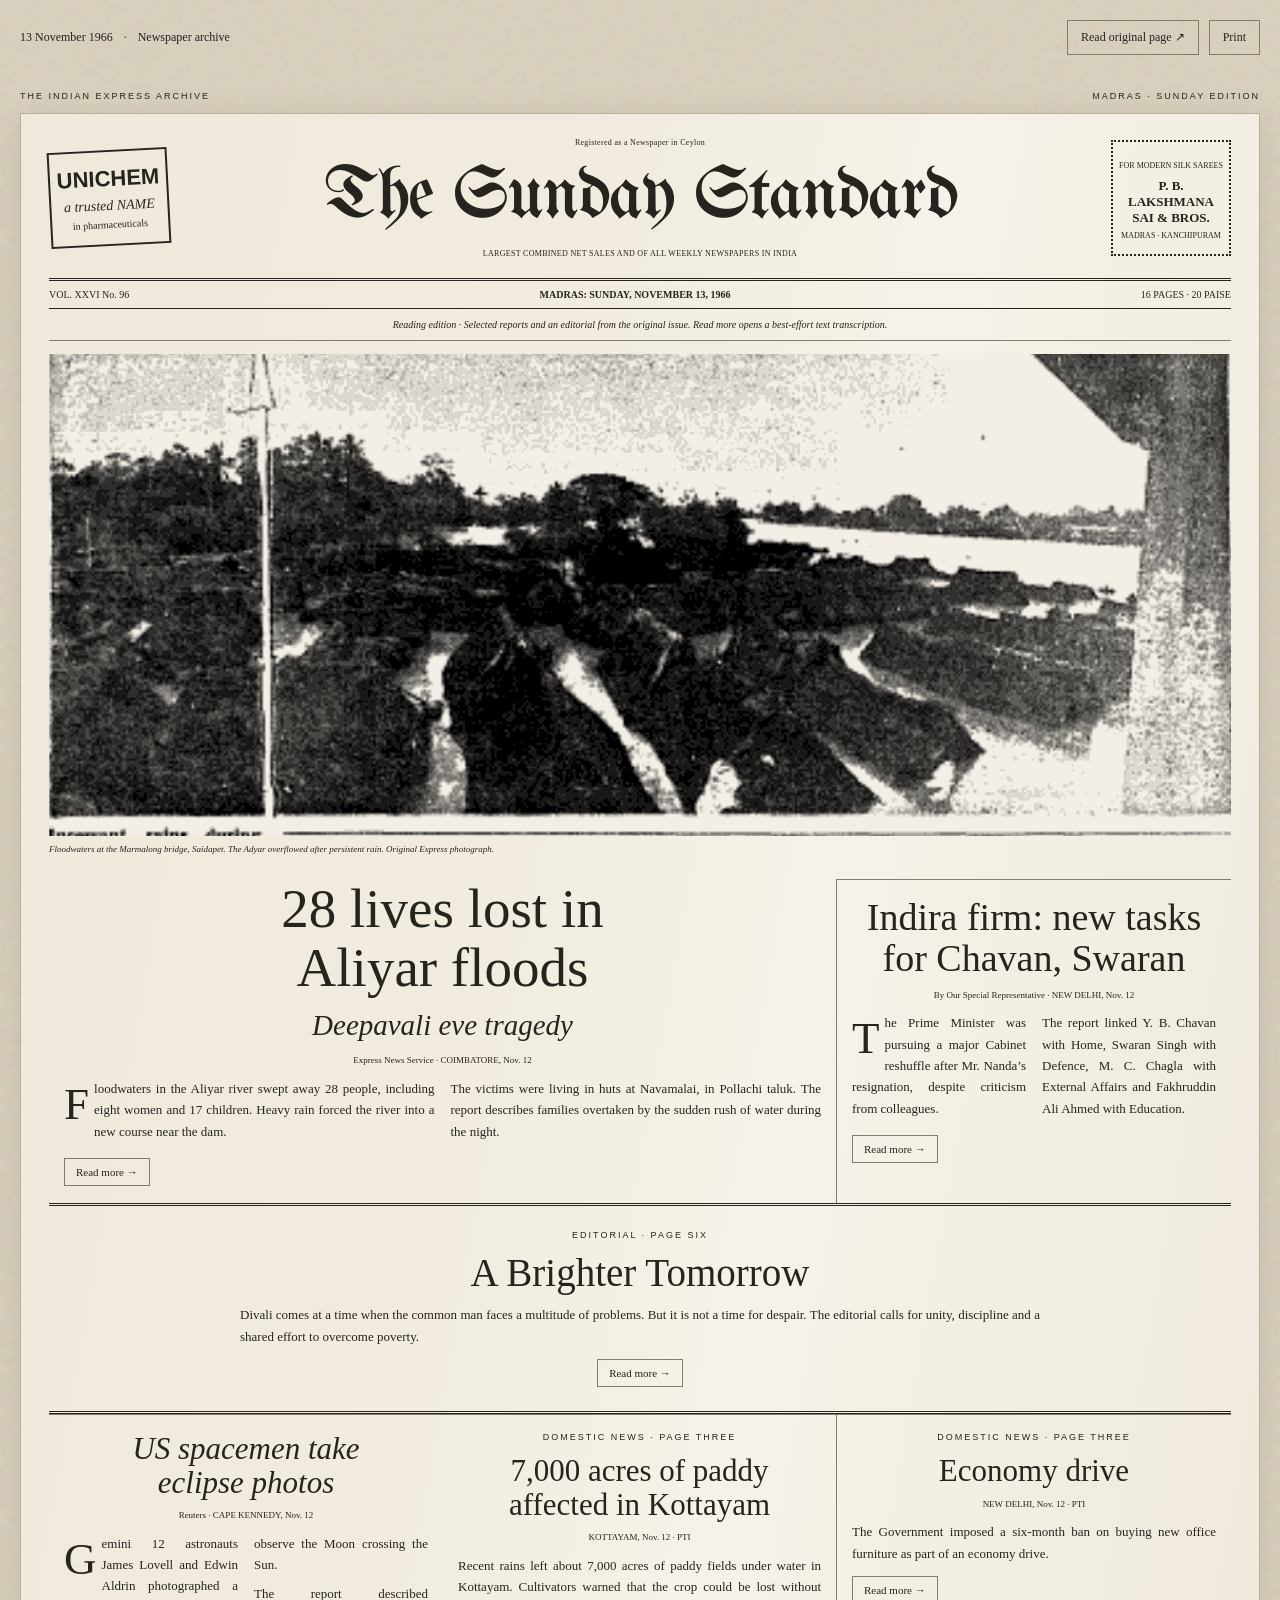
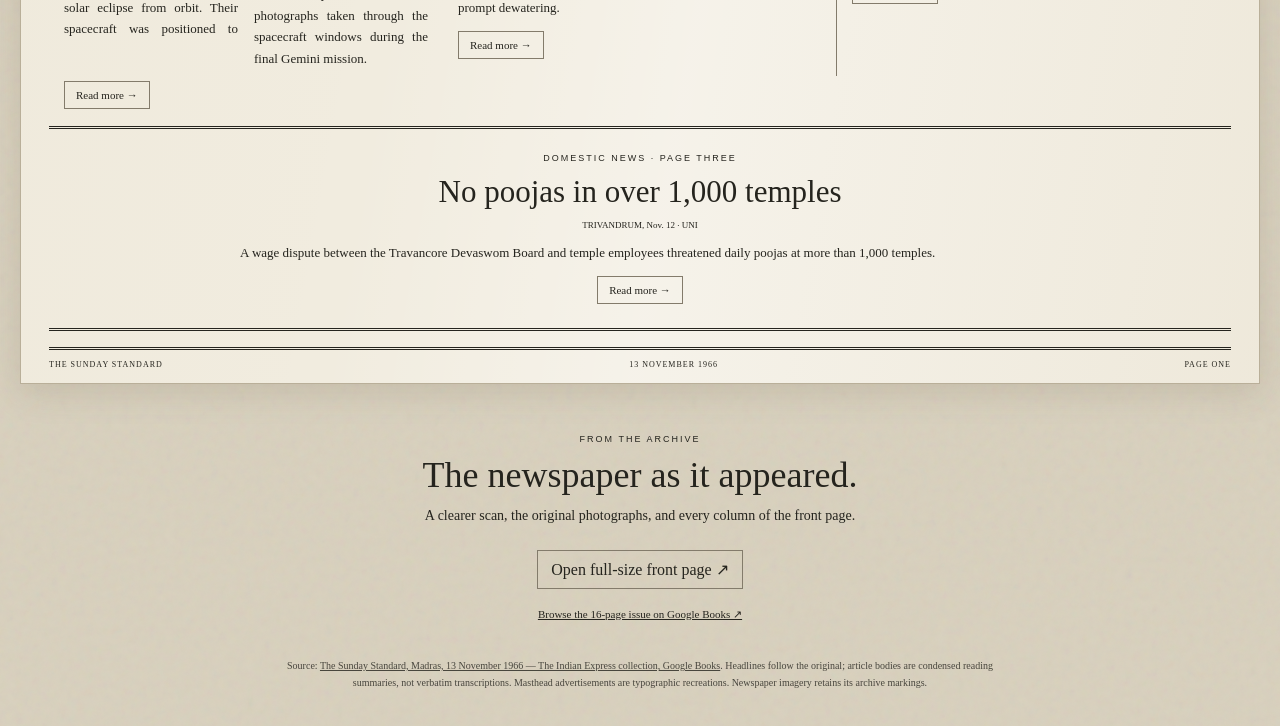
==== commit b094dab7: "Focus newspaper selection on Indian domestic news" ====
--- a/index.html
+++ b/index.html
@@ -8,7 +8,7 @@
   <title>The Sunday Standard · 13 November 1966</title>
   <link rel="stylesheet" href="newspaper.css">
   <link rel="stylesheet" href="reader.css">
-  <link rel="stylesheet" href="layout.css">
+  <link rel="stylesheet" href="layout.css?v=domestic-1">
   <script src="app.js" defer></script>
 </head>
 <body>
@@ -21,13 +21,13 @@
       <div class="reading-note">Reading edition · Selected reports and an editorial from the original issue. Read more opens a best-effort text transcription.</div>
       <div class="news-grid">
         <figure class="flood-photo"><div class="photo-window"><img src="assets/sunday-standard-1966-11-13.png" alt="Original photograph of floodwaters flowing over the Marmalong bridge at Saidapet, Madras"></div><figcaption>Floodwaters at the Marmalong bridge, Saidapet. The Adyar overflowed after persistent rain. Original Express photograph.</figcaption></figure>
-        <section class="lead-story story" id="aliyar"><h2>28 lives lost in<br>Aliyar floods</h2><p class="subhead">Deepavali eve tragedy</p><p class="byline">Express News Service · COIMBATORE, Nov. 12</p><div class="columns"><p class="dropcap">Floodwaters in the Aliyar river swept away 28 people, including eight women and 17 children. Heavy rain forced the river into a new course near the dam.</p><p>The victims were living in huts at Navamalai, in Pollachi taluk. The report describes families overtaken by the sudden rush of water during the night.</p></div><a class="read-original read-more" href="article.html?article=aliyar">Read more →</a></section>
-        <section class="story cabinet"><h2>Indira firm: new tasks<br>for Chavan, Swaran</h2><p class="byline">By Our Special Representative · NEW DELHI, Nov. 12</p><div class="columns"><p class="dropcap">The Prime Minister was pursuing a major Cabinet reshuffle after Mr. Nanda’s resignation, despite criticism from colleagues.</p><p>The report linked Y. B. Chavan with Home, Swaran Singh with Defence, M. C. Chagla with External Affairs and Fakhruddin Ali Ahmed with Education.</p></div><a class="read-original read-more" href="article.html?article=cabinet">Read more →</a></section>
-        <section class="story brighter" id="brighter"><p class="section-label">EDITORIAL · PAGE SIX</p><h2>A Brighter Tomorrow</h2><p>Divali comes at a time when the common man faces a multitude of problems. But it is not a time for despair. The editorial calls for unity, discipline and a shared effort to overcome poverty.</p><a class="read-original read-more" href="article.html?article=brighter">Read more →</a></section>
-        <section class="story space"><h2>US spacemen take<br>eclipse photos</h2><p class="byline">Reuters · CAPE KENNEDY, Nov. 12</p><div class="columns"><p class="dropcap">Gemini 12 astronauts James Lovell and Edwin Aldrin photographed a solar eclipse from orbit. Their spacecraft was positioned to observe the Moon crossing the Sun.</p><p>The report described photographs taken through the spacecraft windows during the final Gemini mission.</p></div><a class="read-original read-more" href="article.html?article=space">Read more →</a></section>
-        <section class="story davis"><p class="section-label">LAWN TENNIS</p><h2>India lead<br><span style="white-space:nowrap">2–0</span> in Davis Cup</h2><p class="byline">WIESBADEN, Nov. 12</p><p>India won both opening singles against West Germany. Ramanathan Krishnan and Jaidip Mukerjea gave the visitors a two-match advantage.</p><a class="read-original read-more" href="article.html?article=davis">Read more →</a></section>
-        <section class="story robbery"><h2>Housy robber</h2><p class="byline">MELBOURNE, Nov. 12 · Reuters</p><p>A gunman fired a shotgun during a betting-shop robbery in suburban Reservoir, Melbourne.</p><a class="read-original read-more" href="article.html?article=robbery">Read more →</a></section>
-        <section class="story beatles" id="beatles"><p class="section-label">LONDON, NOV. 12 · AP · PAGE SEVEN</p><h2>Beatles stay on</h2><p>John Lennon tells newsmen that the Beatles are not breaking up.</p><a class="read-original read-more" href="article.html?article=beatles">Read more →</a></section>
+        <section class="lead-story story" id="aliyar"><h2>28 lives lost in<br>Aliyar floods</h2><p class="subhead">Deepavali eve tragedy</p><p class="byline">Express News Service · COIMBATORE, Nov. 12</p><div class="columns"><p class="dropcap">Floodwaters in the Aliyar river swept away 28 people, including eight women and 17 children. Heavy rain forced the river into a new course near the dam.</p><p>The victims were living in huts at Navamalai, in Pollachi taluk. The report describes families overtaken by the sudden rush of water during the night.</p></div><a class="read-original read-more" href="articles/aliyar.html">Read more →</a></section>
+        <section class="story cabinet"><h2>Indira firm: new tasks<br>for Chavan, Swaran</h2><p class="byline">By Our Special Representative · NEW DELHI, Nov. 12</p><div class="columns"><p class="dropcap">The Prime Minister was pursuing a major Cabinet reshuffle after Mr. Nanda’s resignation, despite criticism from colleagues.</p><p>The report linked Y. B. Chavan with Home, Swaran Singh with Defence, M. C. Chagla with External Affairs and Fakhruddin Ali Ahmed with Education.</p></div><a class="read-original read-more" href="articles/cabinet.html">Read more →</a></section>
+        <section class="story brighter" id="brighter"><p class="section-label">EDITORIAL · PAGE SIX</p><h2>A Brighter Tomorrow</h2><p>Divali comes at a time when the common man faces a multitude of problems. But it is not a time for despair. The editorial calls for unity, discipline and a shared effort to overcome poverty.</p><a class="read-original read-more" href="articles/brighter.html">Read more →</a></section>
+        <section class="story space"><h2>US spacemen take<br>eclipse photos</h2><p class="byline">Reuters · CAPE KENNEDY, Nov. 12</p><div class="columns"><p class="dropcap">Gemini 12 astronauts James Lovell and Edwin Aldrin photographed a solar eclipse from orbit. Their spacecraft was positioned to observe the Moon crossing the Sun.</p><p>The report described photographs taken through the spacecraft windows during the final Gemini mission.</p></div><a class="read-original read-more" href="articles/space.html">Read more →</a></section>
+        <section class="story paddy" id="paddy"><p class="section-label">DOMESTIC NEWS · PAGE THREE</p><h2>7,000 acres of paddy affected in Kottayam</h2><p class="byline">KOTTAYAM, Nov. 12 · PTI</p><p>Recent rains left about 7,000 acres of paddy fields under water in Kottayam. Cultivators warned that the crop could be lost without prompt dewatering.</p><a class="read-original read-more" href="articles/paddy.html">Read more →</a></section>
+        <section class="story economy" id="economy"><p class="section-label">DOMESTIC NEWS · PAGE THREE</p><h2>Economy drive</h2><p class="byline">NEW DELHI, Nov. 12 · PTI</p><p>The Government imposed a six-month ban on buying new office furniture as part of an economy drive.</p><a class="read-original read-more" href="articles/economy.html">Read more →</a></section>
+        <section class="story temples" id="temples"><p class="section-label">DOMESTIC NEWS · PAGE THREE</p><h2>No poojas in over 1,000 temples</h2><p class="byline">TRIVANDRUM, Nov. 12 · UNI</p><p>A wage dispute between the Travancore Devaswom Board and temple employees threatened daily poojas at more than 1,000 temples.</p><a class="read-original read-more" href="articles/temples.html">Read more →</a></section>
       </div>
       <footer class="paper-footer"><span>THE SUNDAY STANDARD</span><span>13 NOVEMBER 1966</span><span>PAGE ONE</span></footer>
     </article>
--- a/layout.css
+++ b/layout.css
@@ -1 +1 @@
-.news-grid{grid-template-columns:repeat(3,minmax(0,1fr));align-items:start}.news-grid>.story{grid-column:auto;grid-row:auto}.news-grid>.flood-photo{grid-column:1/-1;grid-row:auto;padding:0 0 22px}.news-grid>.lead-story{grid-column:span 2}.news-grid>.brighter{grid-column:1/-1;border-right:0;padding:24px 18px;border-block:3px double var(--ink)}.brighter h2{font-size:39px}.brighter>p:not(.byline):not(.section-label){max-width:800px;margin-inline:auto}.brighter .read-more{display:table;margin-inline:auto}.news-grid>.cabinet,.news-grid>.robbery,.news-grid>.beatles{border-right:0}.robbery p{max-width:none}.robbery .read-original{text-align:left}.space h2{font-size:31px}.news-grid>.beatles{grid-column:1/-1}.beatles p{max-width:650px;margin-inline:auto}.beatles .read-more{display:table;margin-inline:auto}@media(max-width:800px){.news-grid{grid-template-columns:repeat(2,minmax(0,1fr))}.news-grid>.lead-story,.news-grid>.cabinet,.news-grid>.brighter,.news-grid>.space,.news-grid>.robbery,.news-grid>.beatles,.news-grid>.davis{grid-column:1/-1}.news-grid>.story{border-right:0}.lead-story h2{font-size:38px}.brighter h2{font-size:32px}}@media print{.news-grid{grid-template-columns:repeat(3,minmax(0,1fr))}.news-grid>.lead-story{grid-column:span 2}.news-grid>.cabinet,.news-grid>.space,.news-grid>.robbery,.news-grid>.davis{grid-column:auto}}
+.news-grid{grid-template-columns:repeat(3,minmax(0,1fr));align-items:start}.news-grid>.story{grid-column:auto;grid-row:auto}.news-grid>.flood-photo{grid-column:1/-1;grid-row:auto;padding:0 0 22px}.news-grid>.lead-story{grid-column:span 2}.news-grid>.brighter,.news-grid>.temples{grid-column:1/-1;border-right:0;padding:24px 18px;border-block:3px double var(--ink)}.brighter h2{font-size:39px}.brighter>p:not(.byline):not(.section-label),.temples>p:not(.byline):not(.section-label){max-width:800px;margin-inline:auto}.brighter .read-more,.temples .read-more{display:table;margin-inline:auto}.news-grid>.cabinet,.news-grid>.economy{border-right:0}.space h2{font-size:31px}@media(max-width:800px){.news-grid{grid-template-columns:repeat(2,minmax(0,1fr))}.news-grid>.lead-story,.news-grid>.cabinet,.news-grid>.brighter,.news-grid>.space,.news-grid>.paddy,.news-grid>.economy,.news-grid>.temples{grid-column:1/-1}.news-grid>.story{border-right:0}.lead-story h2{font-size:38px}.brighter h2{font-size:32px}}@media print{.news-grid{grid-template-columns:repeat(3,minmax(0,1fr))}.news-grid>.lead-story{grid-column:span 2}.news-grid>.cabinet,.news-grid>.space,.news-grid>.paddy,.news-grid>.economy{grid-column:auto}}
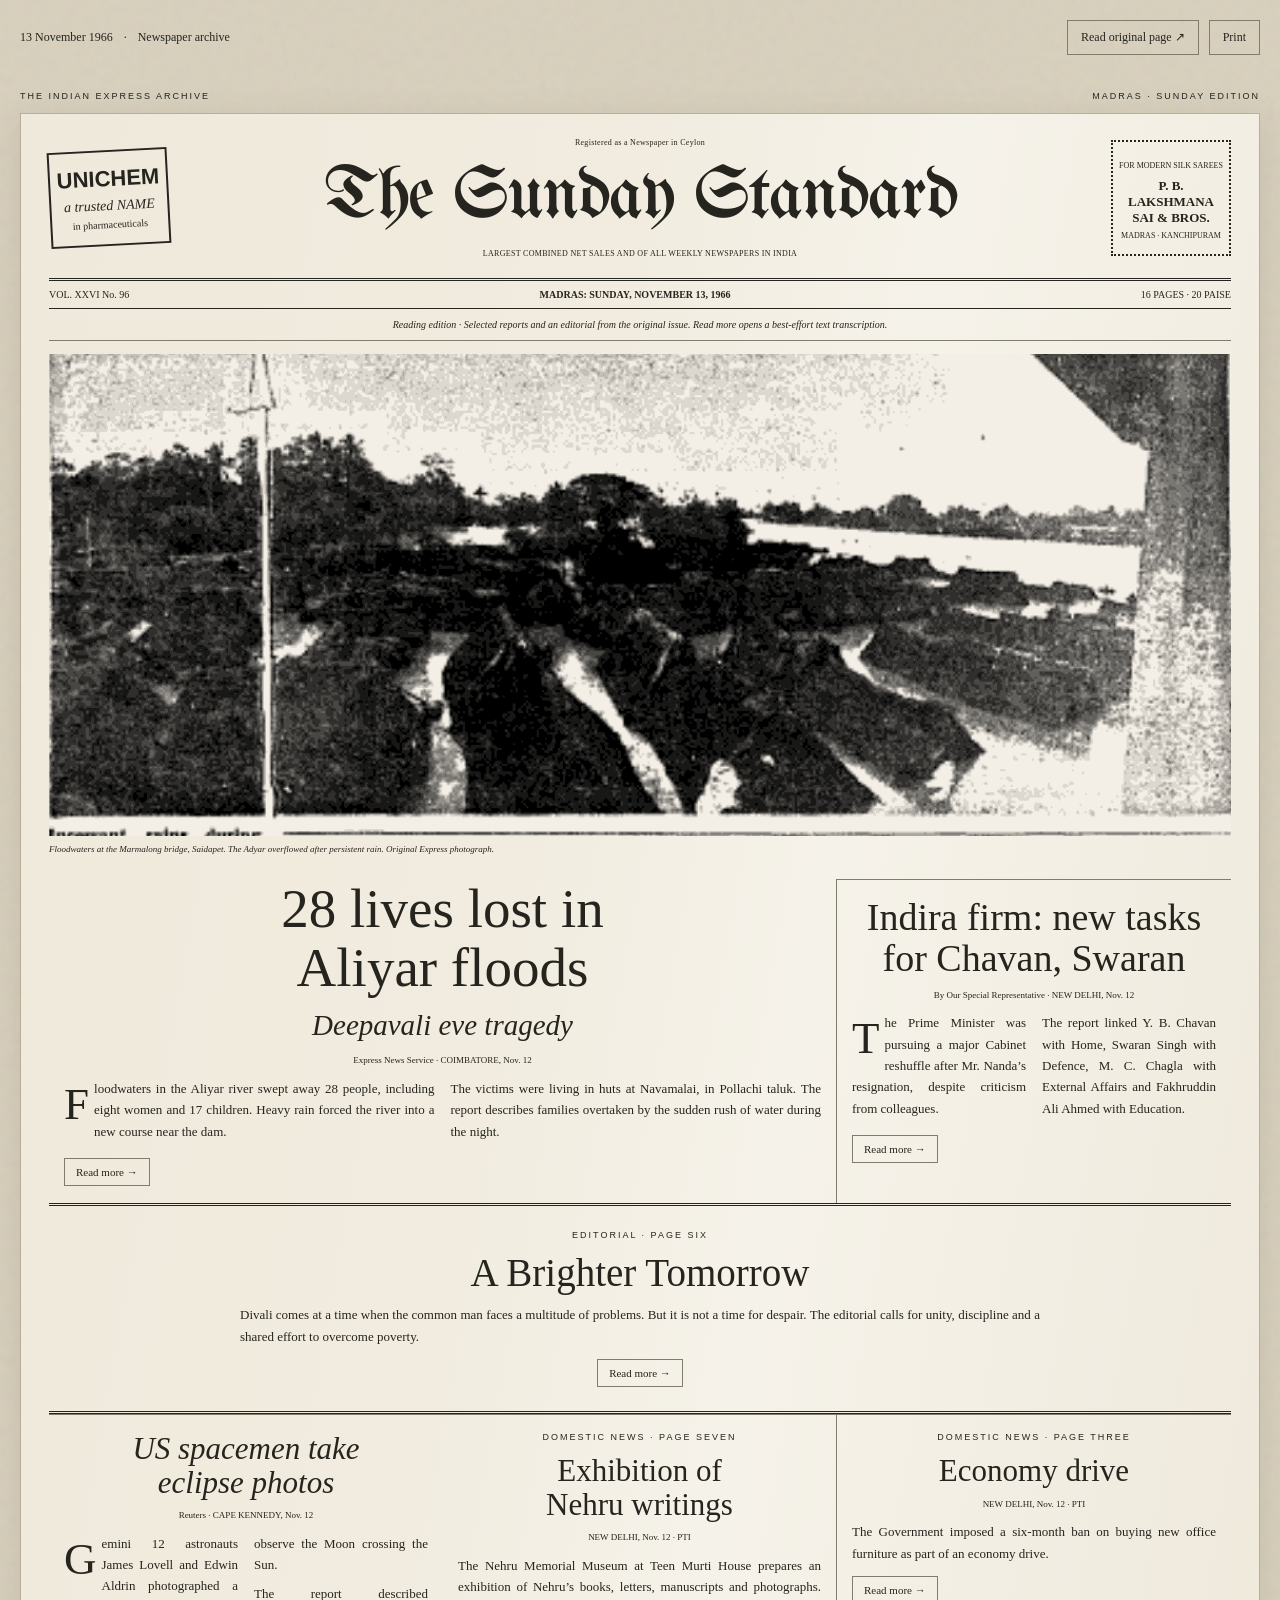
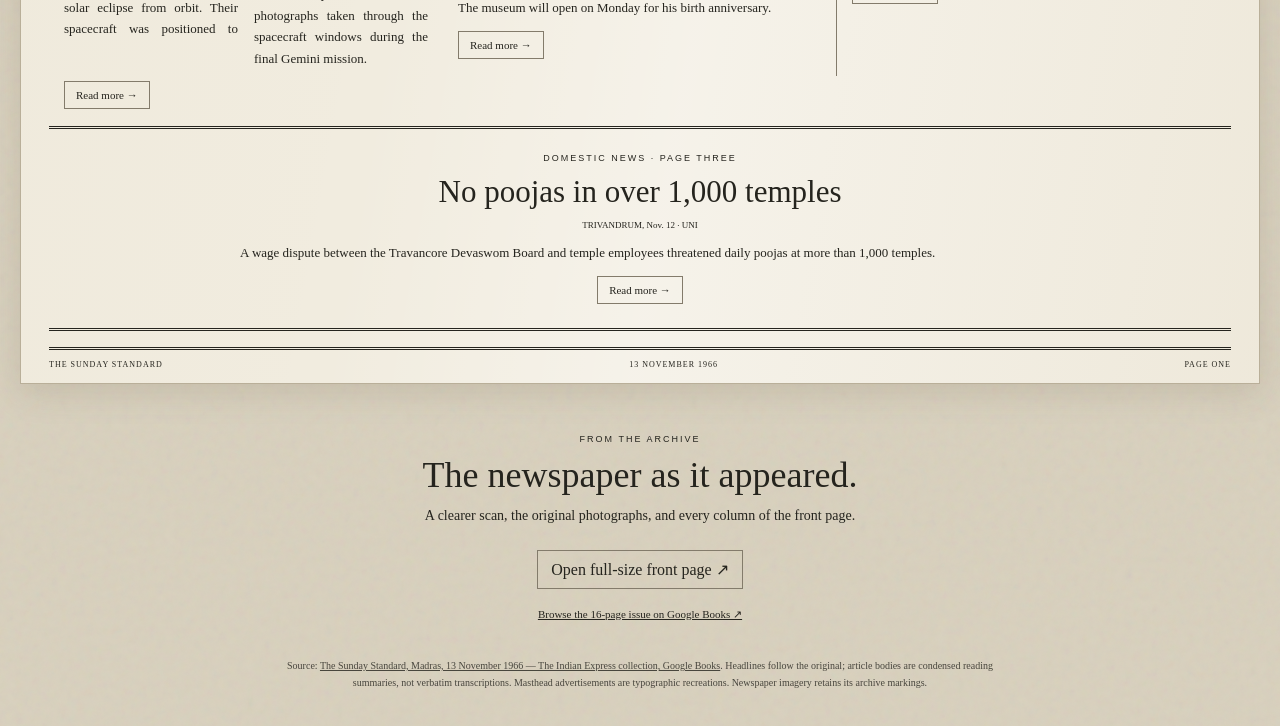
==== commit 8ec9f294: "Replace paddy brief with more readable Nehru exhibition report" ====
--- a/index.html
+++ b/index.html
@@ -8,7 +8,7 @@
   <title>The Sunday Standard · 13 November 1966</title>
   <link rel="stylesheet" href="newspaper.css">
   <link rel="stylesheet" href="reader.css">
-  <link rel="stylesheet" href="layout.css?v=domestic-1">
+  <link rel="stylesheet" href="layout.css?v=domestic-2">
   <script src="app.js" defer></script>
 </head>
 <body>
@@ -25,7 +25,7 @@
         <section class="story cabinet"><h2>Indira firm: new tasks<br>for Chavan, Swaran</h2><p class="byline">By Our Special Representative · NEW DELHI, Nov. 12</p><div class="columns"><p class="dropcap">The Prime Minister was pursuing a major Cabinet reshuffle after Mr. Nanda’s resignation, despite criticism from colleagues.</p><p>The report linked Y. B. Chavan with Home, Swaran Singh with Defence, M. C. Chagla with External Affairs and Fakhruddin Ali Ahmed with Education.</p></div><a class="read-original read-more" href="articles/cabinet.html">Read more →</a></section>
         <section class="story brighter" id="brighter"><p class="section-label">EDITORIAL · PAGE SIX</p><h2>A Brighter Tomorrow</h2><p>Divali comes at a time when the common man faces a multitude of problems. But it is not a time for despair. The editorial calls for unity, discipline and a shared effort to overcome poverty.</p><a class="read-original read-more" href="articles/brighter.html">Read more →</a></section>
         <section class="story space"><h2>US spacemen take<br>eclipse photos</h2><p class="byline">Reuters · CAPE KENNEDY, Nov. 12</p><div class="columns"><p class="dropcap">Gemini 12 astronauts James Lovell and Edwin Aldrin photographed a solar eclipse from orbit. Their spacecraft was positioned to observe the Moon crossing the Sun.</p><p>The report described photographs taken through the spacecraft windows during the final Gemini mission.</p></div><a class="read-original read-more" href="articles/space.html">Read more →</a></section>
-        <section class="story paddy" id="paddy"><p class="section-label">DOMESTIC NEWS · PAGE THREE</p><h2>7,000 acres of paddy affected in Kottayam</h2><p class="byline">KOTTAYAM, Nov. 12 · PTI</p><p>Recent rains left about 7,000 acres of paddy fields under water in Kottayam. Cultivators warned that the crop could be lost without prompt dewatering.</p><a class="read-original read-more" href="articles/paddy.html">Read more →</a></section>
+        <section class="story nehru" id="nehru"><p class="section-label">DOMESTIC NEWS · PAGE SEVEN</p><h2>Exhibition of<br>Nehru writings</h2><p class="byline">NEW DELHI, Nov. 12 · PTI</p><p>The Nehru Memorial Museum at Teen Murti House prepares an exhibition of Nehru’s books, letters, manuscripts and photographs. The museum will open on Monday for his birth anniversary.</p><a class="read-original read-more" href="articles/nehru.html">Read more →</a></section>
         <section class="story economy" id="economy"><p class="section-label">DOMESTIC NEWS · PAGE THREE</p><h2>Economy drive</h2><p class="byline">NEW DELHI, Nov. 12 · PTI</p><p>The Government imposed a six-month ban on buying new office furniture as part of an economy drive.</p><a class="read-original read-more" href="articles/economy.html">Read more →</a></section>
         <section class="story temples" id="temples"><p class="section-label">DOMESTIC NEWS · PAGE THREE</p><h2>No poojas in over 1,000 temples</h2><p class="byline">TRIVANDRUM, Nov. 12 · UNI</p><p>A wage dispute between the Travancore Devaswom Board and temple employees threatened daily poojas at more than 1,000 temples.</p><a class="read-original read-more" href="articles/temples.html">Read more →</a></section>
       </div>
--- a/layout.css
+++ b/layout.css
@@ -1 +1 @@
-.news-grid{grid-template-columns:repeat(3,minmax(0,1fr));align-items:start}.news-grid>.story{grid-column:auto;grid-row:auto}.news-grid>.flood-photo{grid-column:1/-1;grid-row:auto;padding:0 0 22px}.news-grid>.lead-story{grid-column:span 2}.news-grid>.brighter,.news-grid>.temples{grid-column:1/-1;border-right:0;padding:24px 18px;border-block:3px double var(--ink)}.brighter h2{font-size:39px}.brighter>p:not(.byline):not(.section-label),.temples>p:not(.byline):not(.section-label){max-width:800px;margin-inline:auto}.brighter .read-more,.temples .read-more{display:table;margin-inline:auto}.news-grid>.cabinet,.news-grid>.economy{border-right:0}.space h2{font-size:31px}@media(max-width:800px){.news-grid{grid-template-columns:repeat(2,minmax(0,1fr))}.news-grid>.lead-story,.news-grid>.cabinet,.news-grid>.brighter,.news-grid>.space,.news-grid>.paddy,.news-grid>.economy,.news-grid>.temples{grid-column:1/-1}.news-grid>.story{border-right:0}.lead-story h2{font-size:38px}.brighter h2{font-size:32px}}@media print{.news-grid{grid-template-columns:repeat(3,minmax(0,1fr))}.news-grid>.lead-story{grid-column:span 2}.news-grid>.cabinet,.news-grid>.space,.news-grid>.paddy,.news-grid>.economy{grid-column:auto}}
+.news-grid{grid-template-columns:repeat(3,minmax(0,1fr));align-items:start}.news-grid>.story{grid-column:auto;grid-row:auto}.news-grid>.flood-photo{grid-column:1/-1;grid-row:auto;padding:0 0 22px}.news-grid>.lead-story{grid-column:span 2}.news-grid>.brighter,.news-grid>.temples{grid-column:1/-1;border-right:0;padding:24px 18px;border-block:3px double var(--ink)}.brighter h2{font-size:39px}.brighter>p:not(.byline):not(.section-label),.temples>p:not(.byline):not(.section-label){max-width:800px;margin-inline:auto}.brighter .read-more,.temples .read-more{display:table;margin-inline:auto}.news-grid>.cabinet,.news-grid>.economy{border-right:0}.space h2{font-size:31px}@media(max-width:800px){.news-grid{grid-template-columns:repeat(2,minmax(0,1fr))}.news-grid>.lead-story,.news-grid>.cabinet,.news-grid>.brighter,.news-grid>.space,.news-grid>.nehru,.news-grid>.economy,.news-grid>.temples{grid-column:1/-1}.news-grid>.story{border-right:0}.lead-story h2{font-size:38px}.brighter h2{font-size:32px}}@media print{.news-grid{grid-template-columns:repeat(3,minmax(0,1fr))}.news-grid>.lead-story{grid-column:span 2}.news-grid>.cabinet,.news-grid>.space,.news-grid>.nehru,.news-grid>.economy{grid-column:auto}}
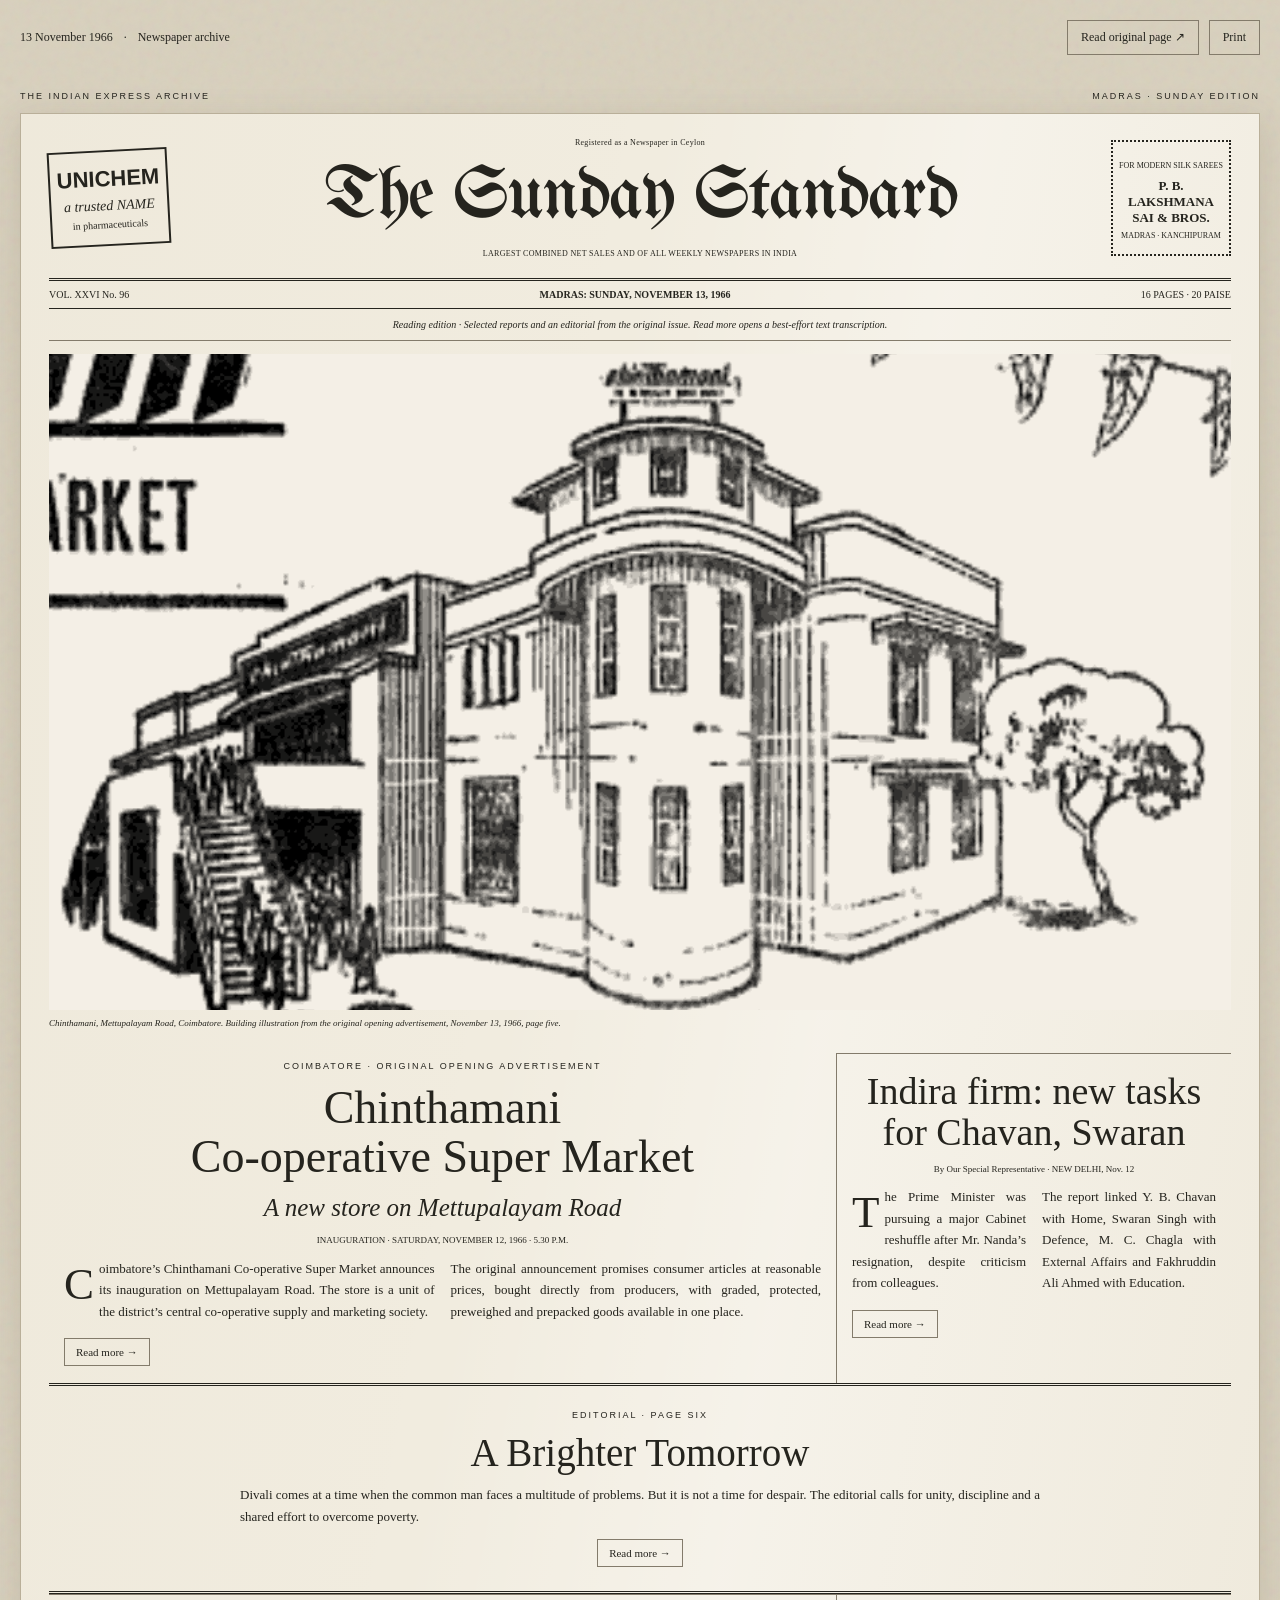
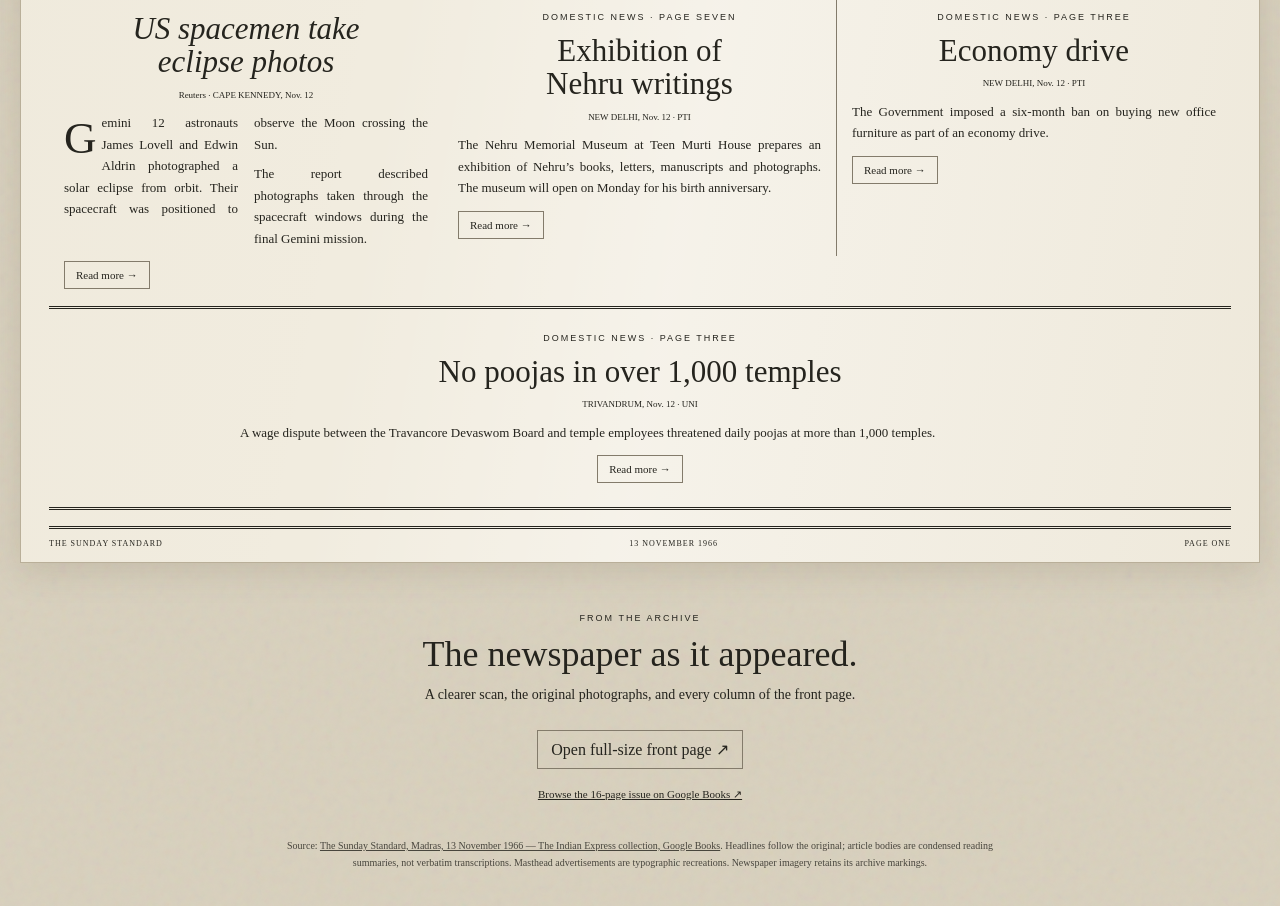
==== commit 218cb267: "Replace flood lead with readable Chinthamani opening announcement and illustration" ====
--- a/index.html
+++ b/index.html
@@ -8,7 +8,7 @@
   <title>The Sunday Standard · 13 November 1966</title>
   <link rel="stylesheet" href="newspaper.css">
   <link rel="stylesheet" href="reader.css">
-  <link rel="stylesheet" href="layout.css?v=domestic-2">
+  <link rel="stylesheet" href="layout.css?v=positive-lead-1">
   <script src="app.js" defer></script>
 </head>
 <body>
@@ -20,8 +20,8 @@
       <div class="dateline"><span>VOL. XXVI No. 96</span><strong>MADRAS: SUNDAY, NOVEMBER 13, 1966</strong><span>16 PAGES · 20 PAISE</span></div>
       <div class="reading-note">Reading edition · Selected reports and an editorial from the original issue. Read more opens a best-effort text transcription.</div>
       <div class="news-grid">
-        <figure class="flood-photo"><div class="photo-window"><img src="assets/sunday-standard-1966-11-13.png" alt="Original photograph of floodwaters flowing over the Marmalong bridge at Saidapet, Madras"></div><figcaption>Floodwaters at the Marmalong bridge, Saidapet. The Adyar overflowed after persistent rain. Original Express photograph.</figcaption></figure>
-        <section class="lead-story story" id="aliyar"><h2>28 lives lost in<br>Aliyar floods</h2><p class="subhead">Deepavali eve tragedy</p><p class="byline">Express News Service · COIMBATORE, Nov. 12</p><div class="columns"><p class="dropcap">Floodwaters in the Aliyar river swept away 28 people, including eight women and 17 children. Heavy rain forced the river into a new course near the dam.</p><p>The victims were living in huts at Navamalai, in Pollachi taluk. The report describes families overtaken by the sudden rush of water during the night.</p></div><a class="read-original read-more" href="articles/aliyar.html">Read more →</a></section>
+        <figure class="lead-photo"><div class="photo-window"><img src="assets/sunday-standard-page-5.png" alt="Original illustration of the Chinthamani Co-operative Super Market building in Coimbatore"></div><figcaption>Chinthamani, Mettupalayam Road, Coimbatore. Building illustration from the original opening advertisement, November 13, 1966, page five.</figcaption></figure>
+        <section class="lead-story story" id="chinthamani"><p class="section-label">COIMBATORE · ORIGINAL OPENING ADVERTISEMENT</p><h2>Chinthamani<br>Co-operative Super Market</h2><p class="subhead">A new store on Mettupalayam Road</p><p class="byline">INAUGURATION · SATURDAY, NOVEMBER 12, 1966 · 5.30 P.M.</p><div class="columns"><p class="dropcap">Coimbatore’s Chinthamani Co-operative Super Market announces its inauguration on Mettupalayam Road. The store is a unit of the district’s central co-operative supply and marketing society.</p><p>The original announcement promises consumer articles at reasonable prices, bought directly from producers, with graded, protected, preweighed and prepacked goods available in one place.</p></div><a class="read-original read-more" href="articles/chinthamani.html">Read more →</a></section>
         <section class="story cabinet"><h2>Indira firm: new tasks<br>for Chavan, Swaran</h2><p class="byline">By Our Special Representative · NEW DELHI, Nov. 12</p><div class="columns"><p class="dropcap">The Prime Minister was pursuing a major Cabinet reshuffle after Mr. Nanda’s resignation, despite criticism from colleagues.</p><p>The report linked Y. B. Chavan with Home, Swaran Singh with Defence, M. C. Chagla with External Affairs and Fakhruddin Ali Ahmed with Education.</p></div><a class="read-original read-more" href="articles/cabinet.html">Read more →</a></section>
         <section class="story brighter" id="brighter"><p class="section-label">EDITORIAL · PAGE SIX</p><h2>A Brighter Tomorrow</h2><p>Divali comes at a time when the common man faces a multitude of problems. But it is not a time for despair. The editorial calls for unity, discipline and a shared effort to overcome poverty.</p><a class="read-original read-more" href="articles/brighter.html">Read more →</a></section>
         <section class="story space"><h2>US spacemen take<br>eclipse photos</h2><p class="byline">Reuters · CAPE KENNEDY, Nov. 12</p><div class="columns"><p class="dropcap">Gemini 12 astronauts James Lovell and Edwin Aldrin photographed a solar eclipse from orbit. Their spacecraft was positioned to observe the Moon crossing the Sun.</p><p>The report described photographs taken through the spacecraft windows during the final Gemini mission.</p></div><a class="read-original read-more" href="articles/space.html">Read more →</a></section>
--- a/layout.css
+++ b/layout.css
@@ -1 +1,3 @@
-.news-grid{grid-template-columns:repeat(3,minmax(0,1fr));align-items:start}.news-grid>.story{grid-column:auto;grid-row:auto}.news-grid>.flood-photo{grid-column:1/-1;grid-row:auto;padding:0 0 22px}.news-grid>.lead-story{grid-column:span 2}.news-grid>.brighter,.news-grid>.temples{grid-column:1/-1;border-right:0;padding:24px 18px;border-block:3px double var(--ink)}.brighter h2{font-size:39px}.brighter>p:not(.byline):not(.section-label),.temples>p:not(.byline):not(.section-label){max-width:800px;margin-inline:auto}.brighter .read-more,.temples .read-more{display:table;margin-inline:auto}.news-grid>.cabinet,.news-grid>.economy{border-right:0}.space h2{font-size:31px}@media(max-width:800px){.news-grid{grid-template-columns:repeat(2,minmax(0,1fr))}.news-grid>.lead-story,.news-grid>.cabinet,.news-grid>.brighter,.news-grid>.space,.news-grid>.nehru,.news-grid>.economy,.news-grid>.temples{grid-column:1/-1}.news-grid>.story{border-right:0}.lead-story h2{font-size:38px}.brighter h2{font-size:32px}}@media print{.news-grid{grid-template-columns:repeat(3,minmax(0,1fr))}.news-grid>.lead-story{grid-column:span 2}.news-grid>.cabinet,.news-grid>.space,.news-grid>.nehru,.news-grid>.economy{grid-column:auto}}
+.news-grid{grid-template-columns:repeat(3,minmax(0,1fr));align-items:start}.news-grid>.story{grid-column:auto;grid-row:auto}.news-grid>.lead-photo{grid-column:1/-1;grid-row:auto;padding:0 0 22px}.news-grid>.lead-story{grid-column:span 2}.news-grid>.brighter,.news-grid>.temples{grid-column:1/-1;border-right:0;padding:24px 18px;border-block:3px double var(--ink)}.brighter h2{font-size:39px}.brighter>p:not(.byline):not(.section-label),.temples>p:not(.byline):not(.section-label){max-width:800px;margin-inline:auto}.brighter .read-more,.temples .read-more{display:table;margin-inline:auto}.news-grid>.cabinet,.news-grid>.economy{border-right:0}.space h2{font-size:31px}@media(max-width:800px){.news-grid{grid-template-columns:repeat(2,minmax(0,1fr))}.news-grid>.lead-story,.news-grid>.cabinet,.news-grid>.brighter,.news-grid>.space,.news-grid>.nehru,.news-grid>.economy,.news-grid>.temples{grid-column:1/-1}.news-grid>.story{border-right:0}.lead-story h2{font-size:38px}.brighter h2{font-size:32px}}@media print{.news-grid{grid-template-columns:repeat(3,minmax(0,1fr))}.news-grid>.lead-story{grid-column:span 2}.news-grid>.cabinet,.news-grid>.space,.news-grid>.nehru,.news-grid>.economy{grid-column:auto}}
+
+.lead-photo .photo-window{aspect-ratio:1.8}.lead-photo .photo-window img{width:215%;left:-101%;top:-70%}.lead-story>.section-label{margin-top:8px}.lead-story h2{font-size:46px}.lead-story .subhead{font-size:25px}@media(max-width:800px){.lead-story h2{font-size:34px}.lead-story .subhead{font-size:22px}}
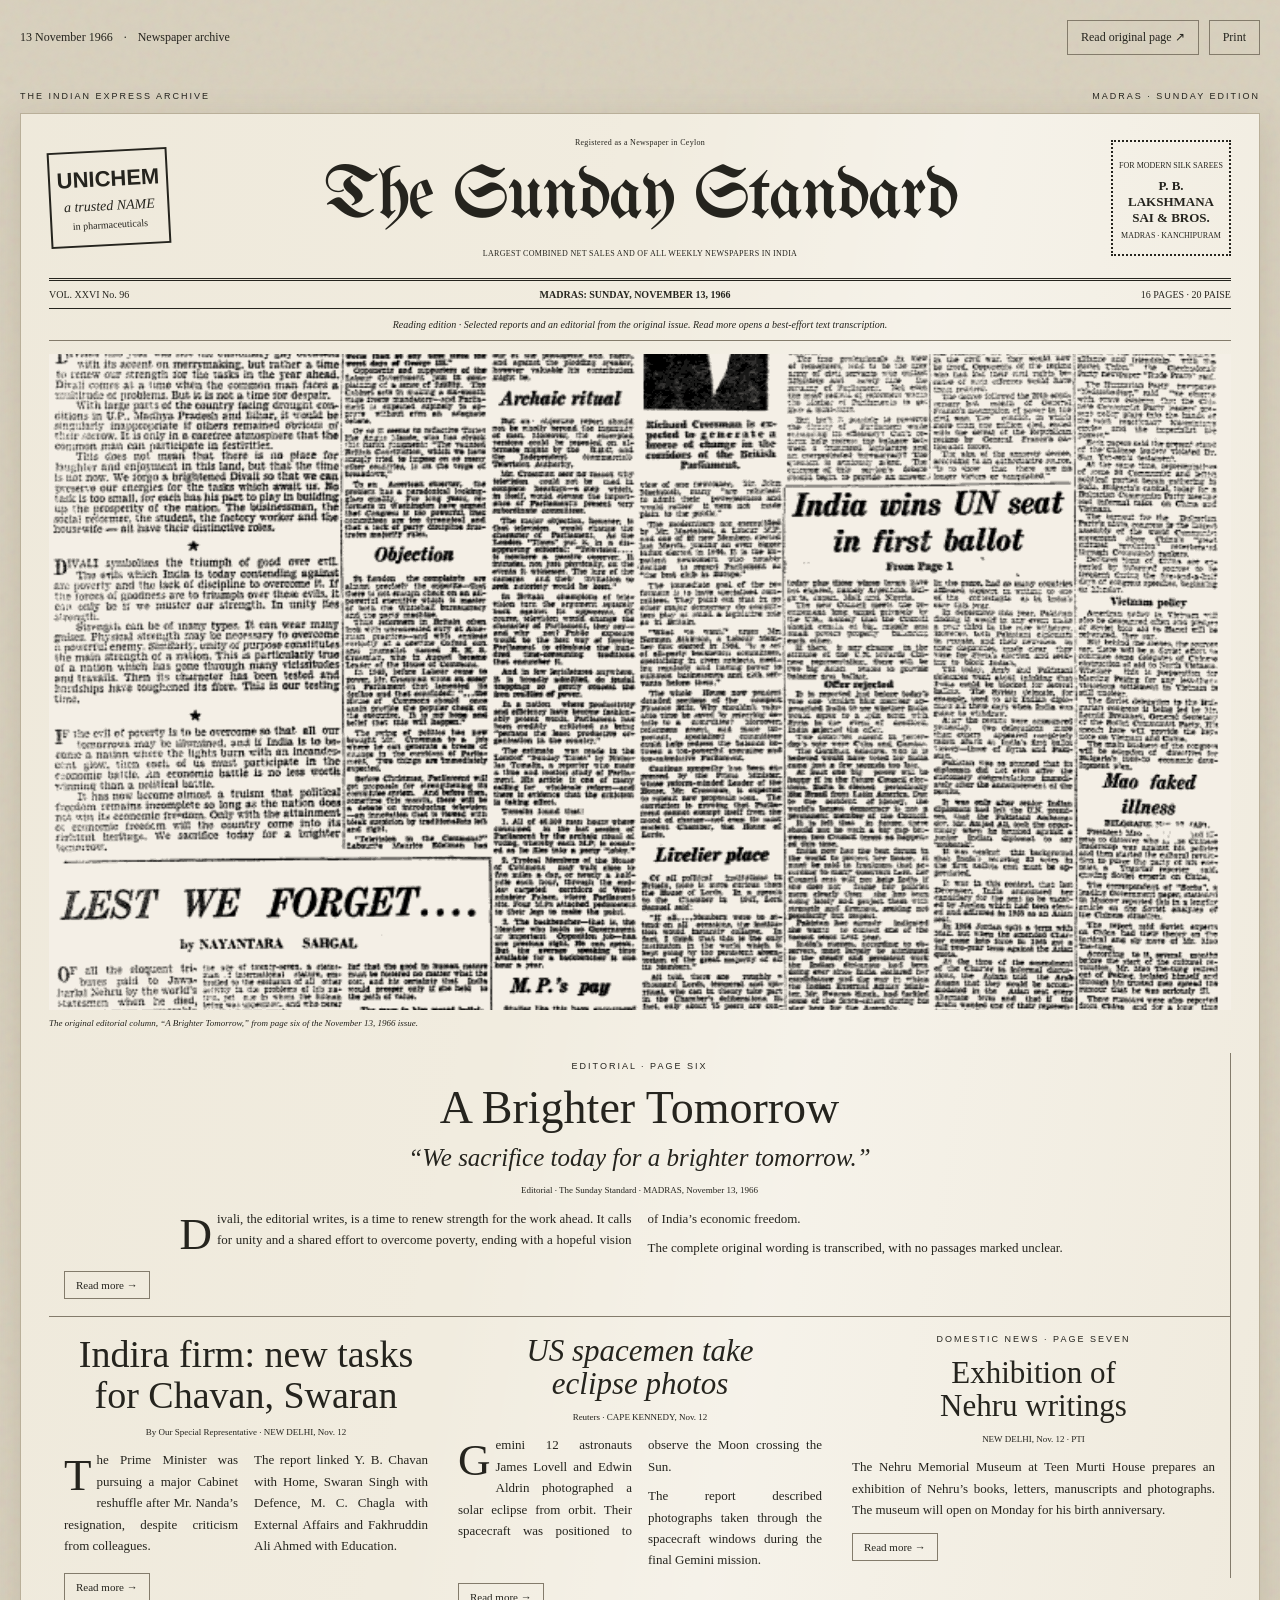
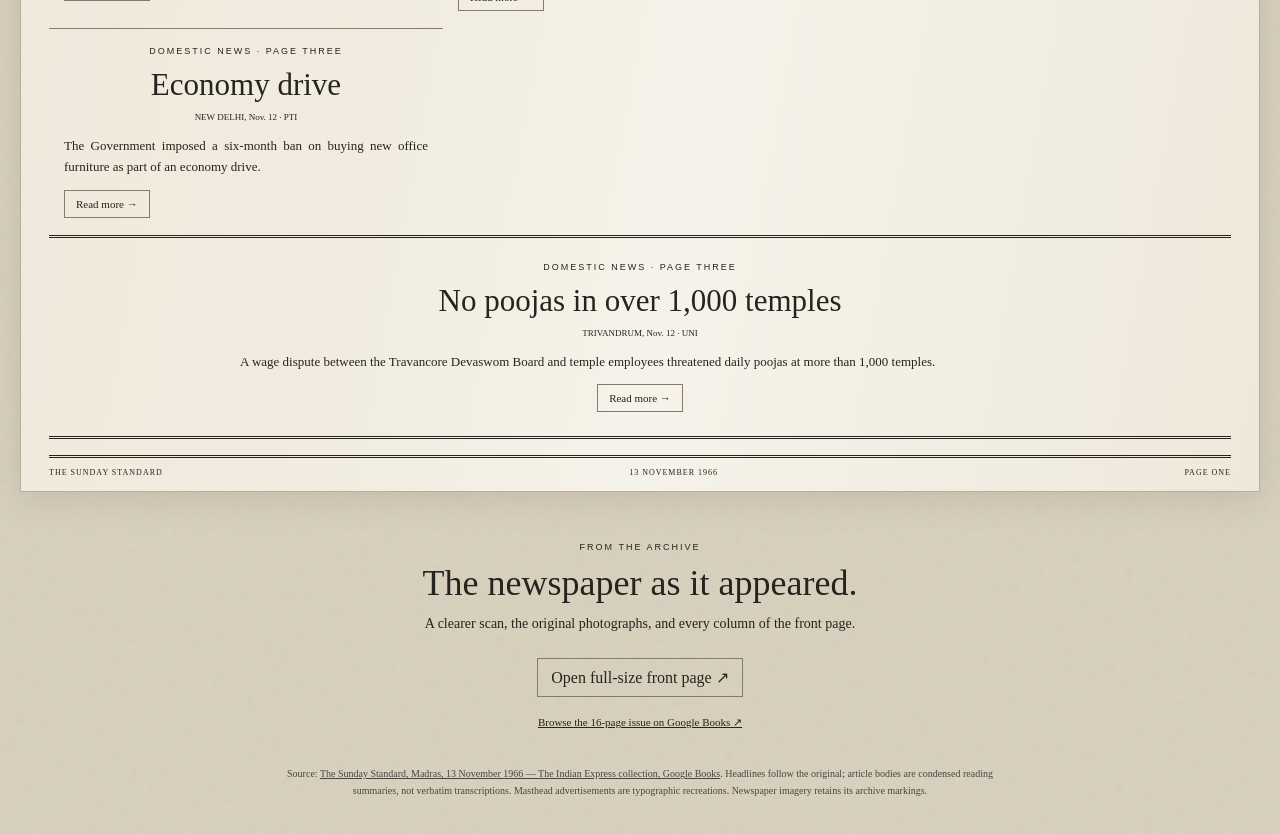
==== commit 4e225cfa: "Replace lead ad with fully transcribed editorial" ====
--- a/index.html
+++ b/index.html
@@ -8,7 +8,7 @@
   <title>The Sunday Standard · 13 November 1966</title>
   <link rel="stylesheet" href="newspaper.css">
   <link rel="stylesheet" href="reader.css">
-  <link rel="stylesheet" href="layout.css?v=positive-lead-1">
+  <link rel="stylesheet" href="layout.css?v=editorial-lead-1">
   <script src="app.js" defer></script>
 </head>
 <body>
@@ -20,10 +20,9 @@
       <div class="dateline"><span>VOL. XXVI No. 96</span><strong>MADRAS: SUNDAY, NOVEMBER 13, 1966</strong><span>16 PAGES · 20 PAISE</span></div>
       <div class="reading-note">Reading edition · Selected reports and an editorial from the original issue. Read more opens a best-effort text transcription.</div>
       <div class="news-grid">
-        <figure class="lead-photo"><div class="photo-window"><img src="assets/sunday-standard-page-5.png" alt="Original illustration of the Chinthamani Co-operative Super Market building in Coimbatore"></div><figcaption>Chinthamani, Mettupalayam Road, Coimbatore. Building illustration from the original opening advertisement, November 13, 1966, page five.</figcaption></figure>
-        <section class="lead-story story" id="chinthamani"><p class="section-label">COIMBATORE · ORIGINAL OPENING ADVERTISEMENT</p><h2>Chinthamani<br>Co-operative Super Market</h2><p class="subhead">A new store on Mettupalayam Road</p><p class="byline">INAUGURATION · SATURDAY, NOVEMBER 12, 1966 · 5.30 P.M.</p><div class="columns"><p class="dropcap">Coimbatore’s Chinthamani Co-operative Super Market announces its inauguration on Mettupalayam Road. The store is a unit of the district’s central co-operative supply and marketing society.</p><p>The original announcement promises consumer articles at reasonable prices, bought directly from producers, with graded, protected, preweighed and prepacked goods available in one place.</p></div><a class="read-original read-more" href="articles/chinthamani.html">Read more →</a></section>
+        <figure class="lead-photo"><div class="photo-window"><img src="assets/sunday-standard-page-6.png" alt="Original newspaper clipping of the editorial A Brighter Tomorrow"></div><figcaption>The original editorial column, “A Brighter Tomorrow,” from page six of the November 13, 1966 issue.</figcaption></figure>
+        <section class="lead-story story" id="brighter"><p class="section-label">EDITORIAL · PAGE SIX</p><h2>A Brighter Tomorrow</h2><p class="subhead">“We sacrifice today for a brighter tomorrow.”</p><p class="byline">Editorial · The Sunday Standard · MADRAS, November 13, 1966</p><div class="columns"><p class="dropcap">Divali, the editorial writes, is a time to renew strength for the work ahead. It calls for unity and a shared effort to overcome poverty, ending with a hopeful vision of India’s economic freedom.</p><p>The complete original wording is transcribed, with no passages marked unclear.</p></div><a class="read-original read-more" href="articles/brighter.html">Read more →</a></section>
         <section class="story cabinet"><h2>Indira firm: new tasks<br>for Chavan, Swaran</h2><p class="byline">By Our Special Representative · NEW DELHI, Nov. 12</p><div class="columns"><p class="dropcap">The Prime Minister was pursuing a major Cabinet reshuffle after Mr. Nanda’s resignation, despite criticism from colleagues.</p><p>The report linked Y. B. Chavan with Home, Swaran Singh with Defence, M. C. Chagla with External Affairs and Fakhruddin Ali Ahmed with Education.</p></div><a class="read-original read-more" href="articles/cabinet.html">Read more →</a></section>
-        <section class="story brighter" id="brighter"><p class="section-label">EDITORIAL · PAGE SIX</p><h2>A Brighter Tomorrow</h2><p>Divali comes at a time when the common man faces a multitude of problems. But it is not a time for despair. The editorial calls for unity, discipline and a shared effort to overcome poverty.</p><a class="read-original read-more" href="articles/brighter.html">Read more →</a></section>
         <section class="story space"><h2>US spacemen take<br>eclipse photos</h2><p class="byline">Reuters · CAPE KENNEDY, Nov. 12</p><div class="columns"><p class="dropcap">Gemini 12 astronauts James Lovell and Edwin Aldrin photographed a solar eclipse from orbit. Their spacecraft was positioned to observe the Moon crossing the Sun.</p><p>The report described photographs taken through the spacecraft windows during the final Gemini mission.</p></div><a class="read-original read-more" href="articles/space.html">Read more →</a></section>
         <section class="story nehru" id="nehru"><p class="section-label">DOMESTIC NEWS · PAGE SEVEN</p><h2>Exhibition of<br>Nehru writings</h2><p class="byline">NEW DELHI, Nov. 12 · PTI</p><p>The Nehru Memorial Museum at Teen Murti House prepares an exhibition of Nehru’s books, letters, manuscripts and photographs. The museum will open on Monday for his birth anniversary.</p><a class="read-original read-more" href="articles/nehru.html">Read more →</a></section>
         <section class="story economy" id="economy"><p class="section-label">DOMESTIC NEWS · PAGE THREE</p><h2>Economy drive</h2><p class="byline">NEW DELHI, Nov. 12 · PTI</p><p>The Government imposed a six-month ban on buying new office furniture as part of an economy drive.</p><a class="read-original read-more" href="articles/economy.html">Read more →</a></section>
--- a/layout.css
+++ b/layout.css
@@ -1,3 +1,5 @@
 .news-grid{grid-template-columns:repeat(3,minmax(0,1fr));align-items:start}.news-grid>.story{grid-column:auto;grid-row:auto}.news-grid>.lead-photo{grid-column:1/-1;grid-row:auto;padding:0 0 22px}.news-grid>.lead-story{grid-column:span 2}.news-grid>.brighter,.news-grid>.temples{grid-column:1/-1;border-right:0;padding:24px 18px;border-block:3px double var(--ink)}.brighter h2{font-size:39px}.brighter>p:not(.byline):not(.section-label),.temples>p:not(.byline):not(.section-label){max-width:800px;margin-inline:auto}.brighter .read-more,.temples .read-more{display:table;margin-inline:auto}.news-grid>.cabinet,.news-grid>.economy{border-right:0}.space h2{font-size:31px}@media(max-width:800px){.news-grid{grid-template-columns:repeat(2,minmax(0,1fr))}.news-grid>.lead-story,.news-grid>.cabinet,.news-grid>.brighter,.news-grid>.space,.news-grid>.nehru,.news-grid>.economy,.news-grid>.temples{grid-column:1/-1}.news-grid>.story{border-right:0}.lead-story h2{font-size:38px}.brighter h2{font-size:32px}}@media print{.news-grid{grid-template-columns:repeat(3,minmax(0,1fr))}.news-grid>.lead-story{grid-column:span 2}.news-grid>.cabinet,.news-grid>.space,.news-grid>.nehru,.news-grid>.economy{grid-column:auto}}
 
 .lead-photo .photo-window{aspect-ratio:1.8}.lead-photo .photo-window img{width:215%;left:-101%;top:-70%}.lead-story>.section-label{margin-top:8px}.lead-story h2{font-size:46px}.lead-story .subhead{font-size:25px}@media(max-width:800px){.lead-story h2{font-size:34px}.lead-story .subhead{font-size:22px}}
+
+.news-grid>.lead-story{grid-column:1/-1}.lead-photo .photo-window img{width:100%;height:100%;left:0;top:0;object-fit:cover;object-position:50% 48%}.lead-story .columns{max-width:920px;margin-inline:auto}@media(max-width:800px){.news-grid>.lead-story{grid-column:1/-1}}
